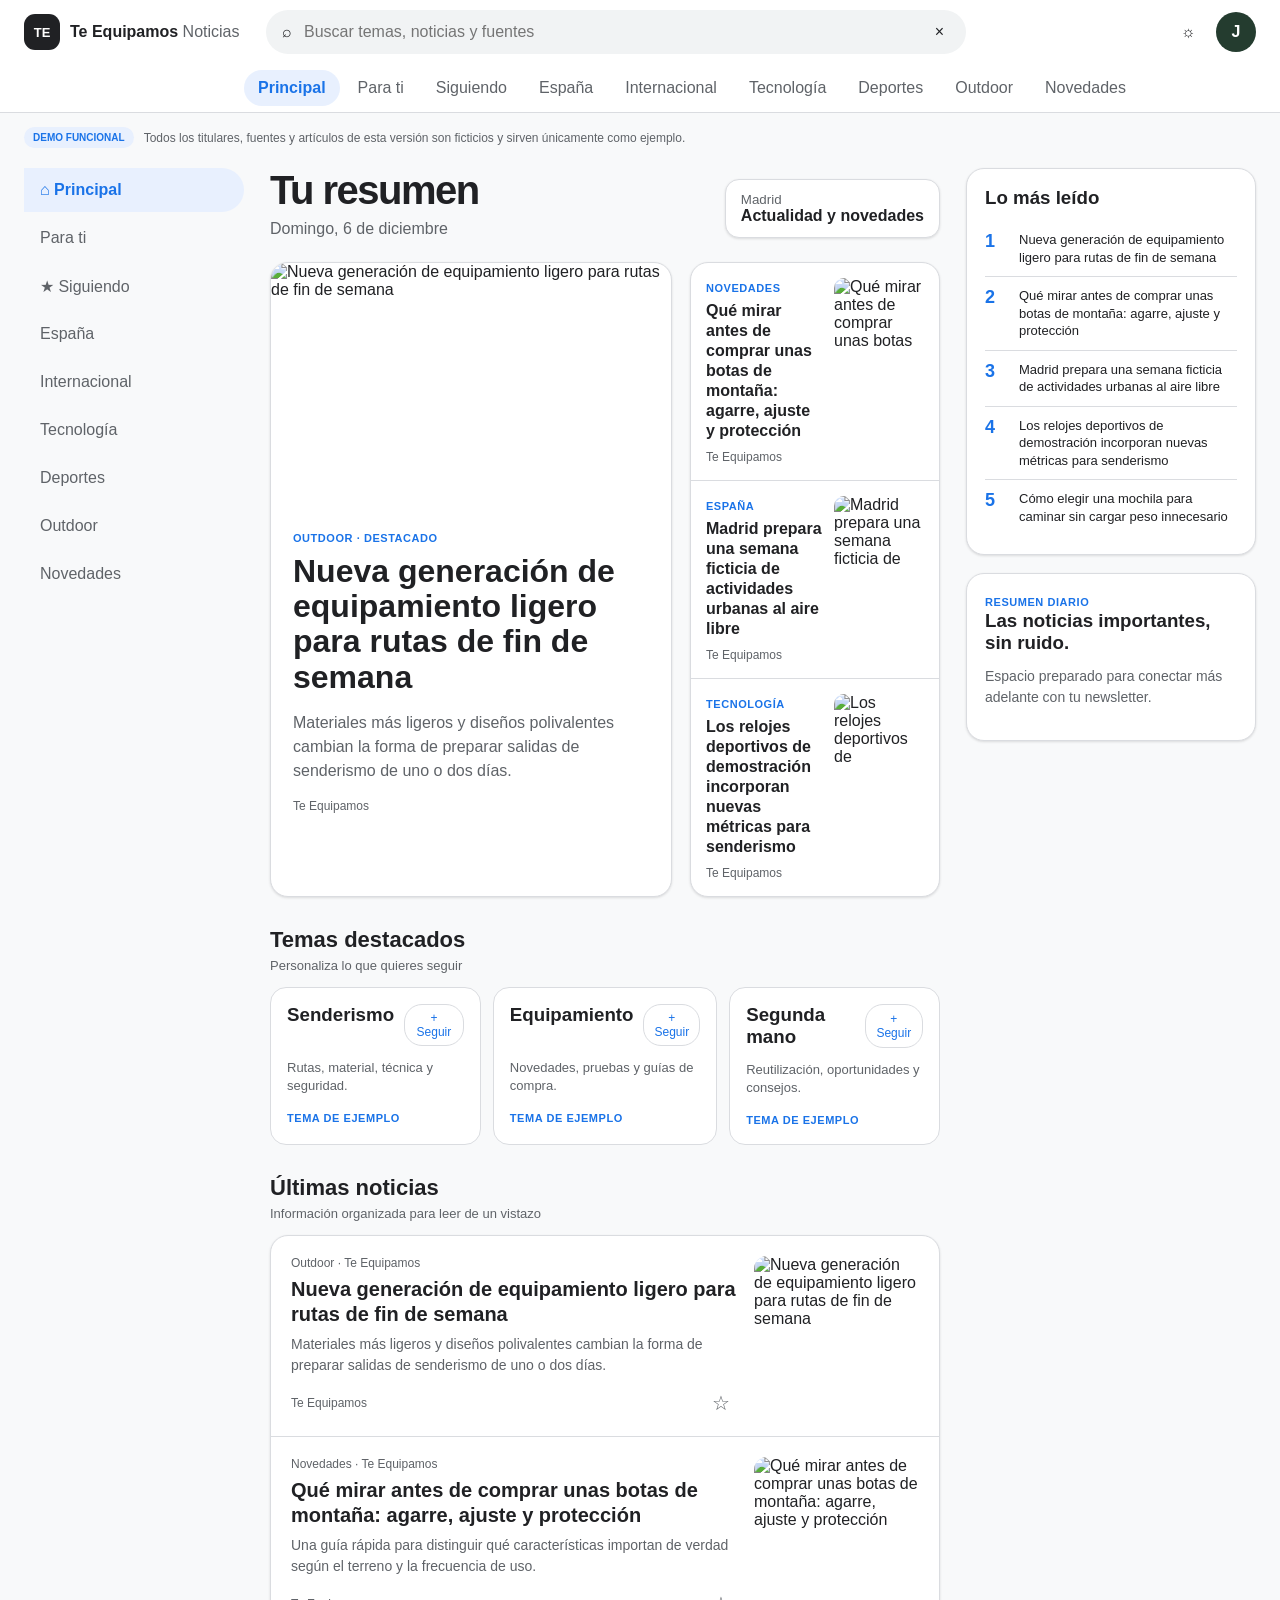
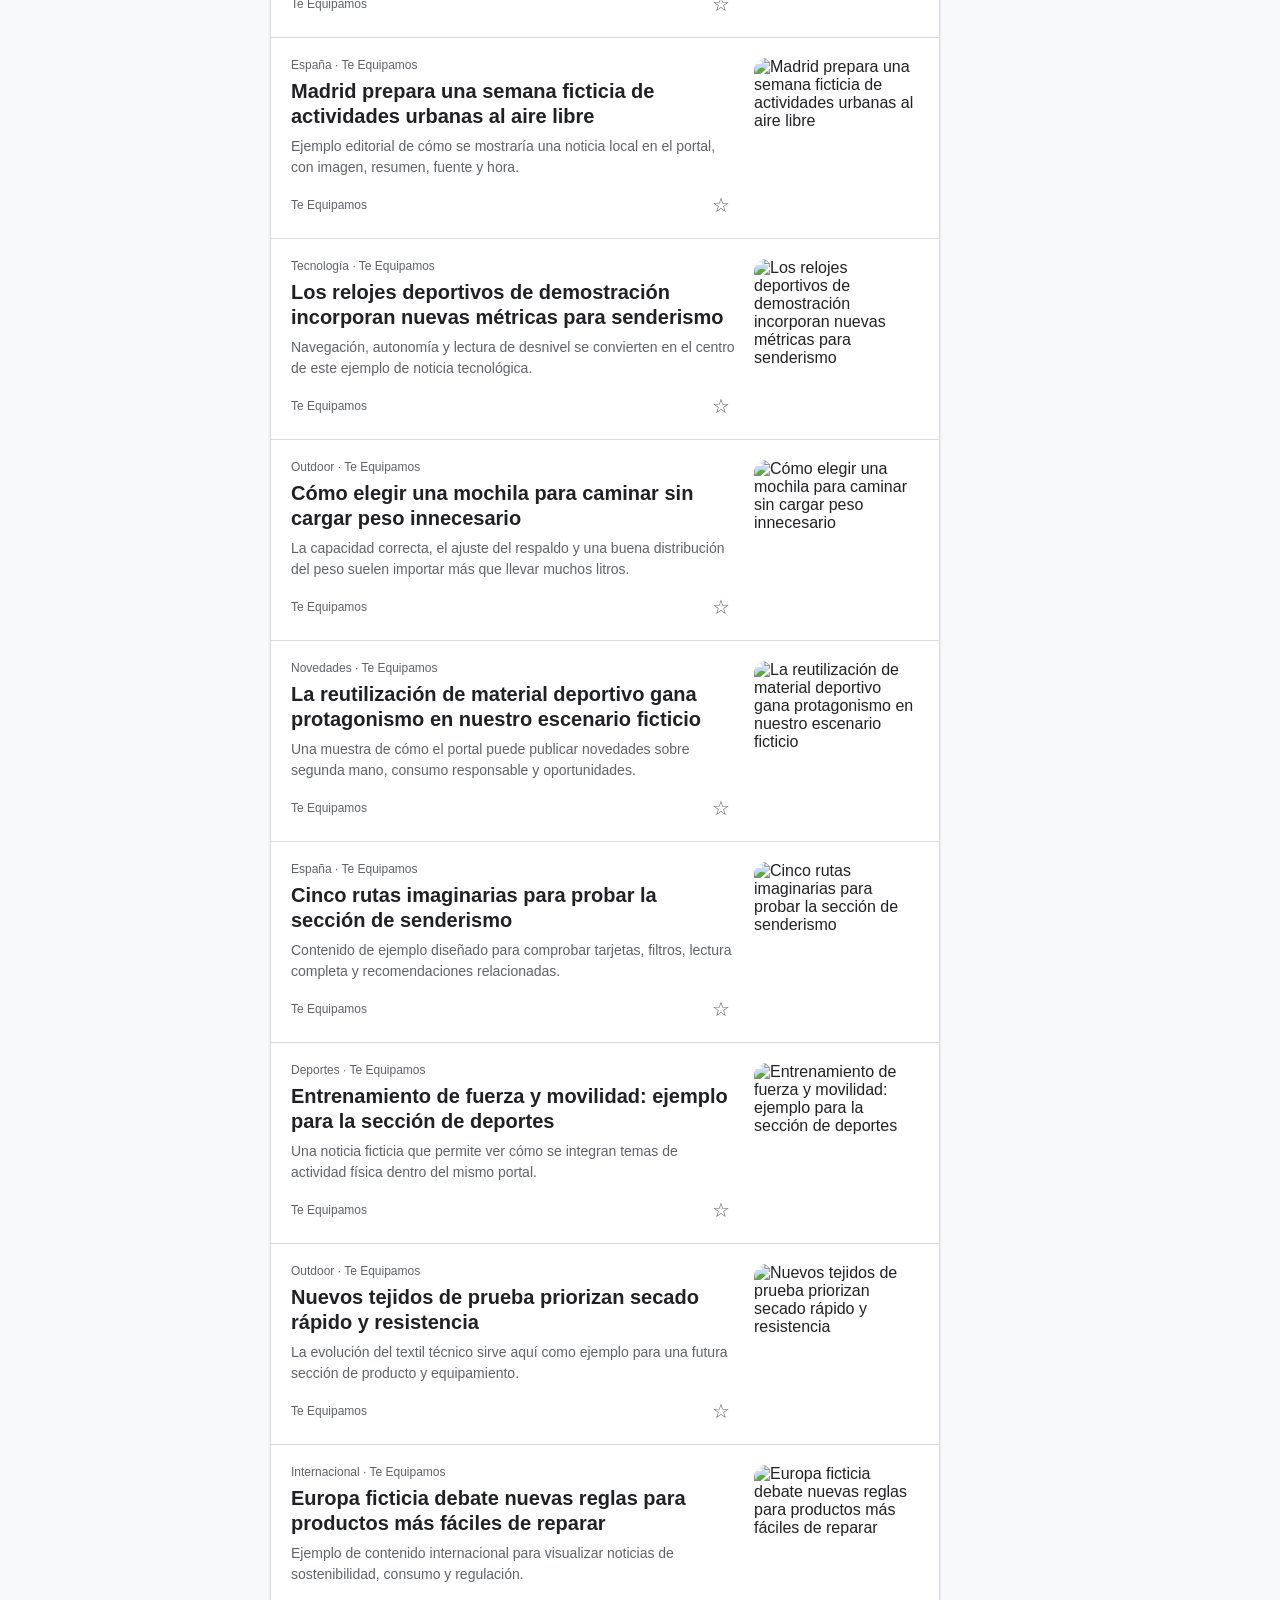
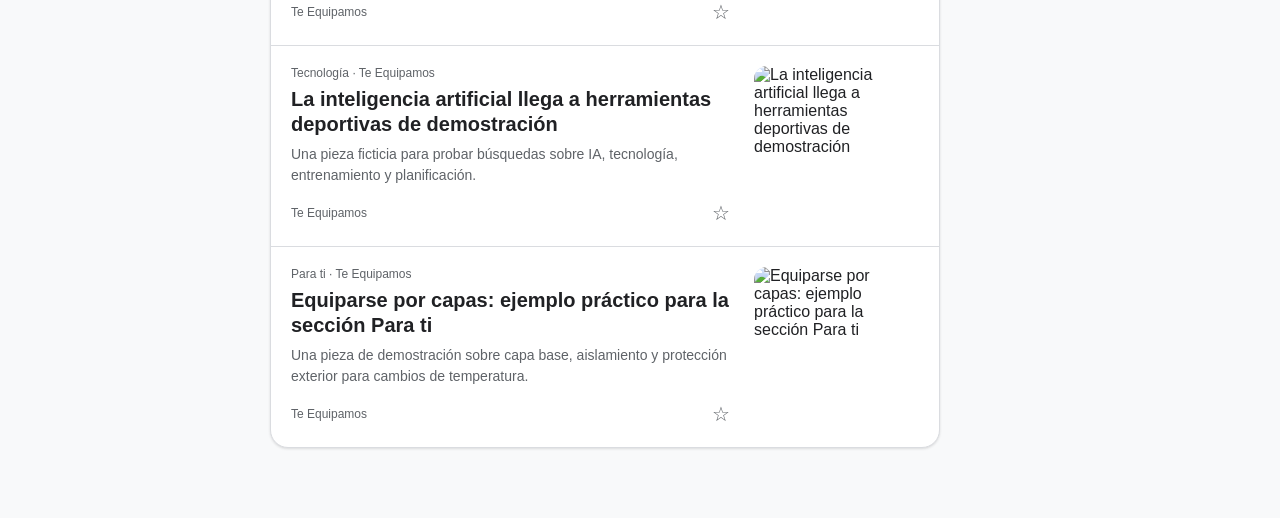
==== gh-pages/news/index.html @ 8422b378 "Corregir wrappers y exigir contenido SEO estratégico" ====
<!doctype html>
<html lang="es">
<head>
<meta charset="utf-8">
<meta name="viewport" content="width=device-width,initial-scale=1">
<meta name="theme-color" content="#ffffff">
<meta name="description" content="Te Equipamos News — demo funcional con noticias ficticias de ejemplo.">
<title>Te Equipamos News</title>
<style>
:root{--bg:#f8f9fa;--surface:#fff;--surface2:#f1f3f4;--text:#202124;--muted:#5f6368;--line:#dadce0;--accent:#1a73e8;--soft:#e8f0fe;--shadow:0 1px 2px rgba(60,64,67,.08),0 1px 3px rgba(60,64,67,.08)}html[data-theme=dark]{--bg:#101214;--surface:#181a1d;--surface2:#22252a;--text:#e8eaed;--muted:#9aa0a6;--line:#303134;--accent:#8ab4f8;--soft:#253a59;--shadow:none}*{box-sizing:border-box}body{margin:0;background:var(--bg);color:var(--text);font-family:Arial,Helvetica,sans-serif}button,input{font:inherit}button{color:inherit}a{color:inherit;text-decoration:none}img{display:block;max-width:100%}.top{position:sticky;top:0;z-index:20;background:color-mix(in srgb,var(--surface) 94%,transparent);backdrop-filter:blur(14px);border-bottom:1px solid var(--line)}.row{height:64px;display:grid;grid-template-columns:220px minmax(260px,700px) 1fr;gap:22px;align-items:center;padding:0 24px}.brand{display:flex;align-items:center;gap:10px;font-weight:700}.mark{width:36px;height:36px;border-radius:11px;display:grid;place-items:center;background:var(--text);color:var(--surface);font-size:13px;font-weight:900}.brand small{color:var(--muted);font-size:16px;font-weight:400}.search{height:44px;display:flex;align-items:center;gap:10px;background:var(--surface2);border-radius:24px;padding:0 16px}.search input{border:0;outline:0;background:transparent;color:var(--text);flex:1;min-width:0}.search button,.icon{border:0;background:transparent;cursor:pointer}.actions{justify-self:end;display:flex;gap:8px}.icon{width:40px;height:40px;border-radius:50%}.icon:hover{background:var(--surface2)}.avatar{background:#243c2f;color:#fff;font-weight:800}.cats{height:48px;display:flex;align-items:center;gap:4px;overflow:auto;padding:0 24px 0 244px;scrollbar-width:none}.chip{border:0;background:transparent;border-radius:20px;padding:9px 14px;color:var(--muted);cursor:pointer;white-space:nowrap}.chip:hover{background:var(--surface2)}.chip.active{background:var(--soft);color:var(--accent);font-weight:700}.demo{max-width:1480px;margin:14px auto -8px;padding:0 24px;display:flex;gap:10px;align-items:center;color:var(--muted);font-size:12px}.demo b{background:var(--soft);color:var(--accent);border-radius:999px;padding:5px 9px;font-size:10px}.shell{max-width:1480px;margin:auto;display:grid;grid-template-columns:220px minmax(0,1fr) 290px;gap:26px;padding:28px 24px 70px}.side{position:sticky;top:136px;height:max-content}.nav{display:grid;gap:4px}.nav button{border:0;background:transparent;border-radius:0 24px 24px 0;min-height:44px;text-align:left;padding:0 16px;color:var(--muted);cursor:pointer}.nav button:hover{background:var(--surface2)}.nav button.active{background:var(--soft);color:var(--accent);font-weight:700}.main{min-width:0}.welcome{display:flex;justify-content:space-between;align-items:end;gap:16px;margin-bottom:24px}.welcome h1{margin:0;font-size:40px;letter-spacing:-1.5px}.welcome p{margin:7px 0 0;color:var(--muted)}.place{padding:12px 15px;background:var(--surface);border:1px solid var(--line);border-radius:14px;box-shadow:var(--shadow)}.place small{display:block;color:var(--muted)}.hero{display:grid;grid-template-columns:minmax(0,1.6fr) minmax(250px,.8fr);gap:18px}.panel{background:var(--surface);border:1px solid var(--line);border-radius:18px;box-shadow:var(--shadow);overflow:hidden}.heroMain img{width:100%;height:245px;object-fit:cover;cursor:pointer}.heroCopy{padding:20px 22px}.kicker{color:var(--accent);font-size:11px;text-transform:uppercase;font-weight:800;letter-spacing:.05em}.heroCopy h2{font-size:32px;line-height:1.1;margin:8px 0}.heroCopy p,.summary{color:var(--muted);line-height:1.5}.meta{font-size:12px;color:var(--muted)}.heroItem{display:grid;grid-template-columns:1fr 90px;gap:12px;padding:15px;border-bottom:1px solid var(--line);cursor:pointer}.heroItem:last-child{border-bottom:0}.heroItem img{width:90px;height:74px;object-fit:cover;border-radius:10px}.heroItem h3{margin:5px 0 6px;font-size:16px;line-height:1.25}.section{margin-top:30px}.head{display:flex;justify-content:space-between;align-items:end;gap:12px;margin-bottom:14px}.head h2{margin:0;font-size:22px}.head p{margin:5px 0 0;color:var(--muted);font-size:13px}.topics{display:grid;grid-template-columns:repeat(3,1fr);gap:12px}.topic{background:var(--surface);border:1px solid var(--line);border-radius:16px;padding:16px}.topicTop{display:flex;justify-content:space-between;gap:10px}.topic h3{margin:0}.topic p{color:var(--muted);font-size:13px;line-height:1.4}.follow{border:1px solid var(--line);background:transparent;color:var(--accent);border-radius:18px;padding:6px 10px;font-size:12px;cursor:pointer}.follow.on{background:var(--soft);border-color:transparent}.feed{background:var(--surface);border:1px solid var(--line);border-radius:18px;overflow:hidden;box-shadow:var(--shadow)}.card{display:grid;grid-template-columns:minmax(0,1fr) 165px;gap:18px;padding:20px;border-bottom:1px solid var(--line)}.card:last-child{border-bottom:0}.title{display:block;margin:7px 0;font-size:20px;line-height:1.25;font-weight:700;cursor:pointer}.title:hover{text-decoration:underline}.summary{margin:0 0 14px;font-size:14px}.cardMeta{display:flex;align-items:center;gap:7px;color:var(--muted);font-size:12px}.save{margin-left:auto;border:0;background:transparent;color:var(--muted);font-size:20px;cursor:pointer}.save.on{color:var(--accent)}.thumb{width:165px;height:115px;object-fit:cover;border-radius:13px;cursor:pointer}.rail{display:grid;align-content:start;gap:18px}.railCard{background:var(--surface);border:1px solid var(--line);border-radius:18px;padding:18px;box-shadow:var(--shadow)}.railCard h3{margin:0 0 12px}.trend{margin:0;padding:0;list-style:none;counter-reset:n}.trend li{counter-increment:n;display:grid;grid-template-columns:26px 1fr;gap:8px;padding:10px 0;border-bottom:1px solid var(--line);cursor:pointer}.trend li:before{content:counter(n);font-weight:900;color:var(--accent);font-size:18px}.trend li:last-child{border-bottom:0}.trend span{font-size:13px;line-height:1.35}.hidden{display:none!important}.empty{text-align:center;padding:45px 20px;color:var(--muted)}.saved{display:grid;gap:10px}.savedItem{display:grid;grid-template-columns:1fr 90px;gap:12px;background:var(--surface);border:1px solid var(--line);border-radius:14px;padding:14px;cursor:pointer}.savedItem img{width:90px;height:70px;object-fit:cover;border-radius:9px}.savedItem h4{margin:0 0 6px}.savedItem p{margin:0;color:var(--muted);font-size:12px}.followed{display:flex;gap:8px;flex-wrap:wrap;margin-bottom:12px}.followed span{background:var(--soft);color:var(--accent);padding:8px 12px;border-radius:20px;font-size:13px;font-weight:700}.articleWrap{max-width:1100px;margin:auto;padding:34px 20px 80px}.back{display:inline-block;margin-bottom:22px;color:var(--accent);font-weight:700}.articleGrid{display:grid;grid-template-columns:minmax(0,1fr) 280px;gap:36px}.article,.related{background:var(--surface);border:1px solid var(--line);border-radius:22px;box-shadow:var(--shadow)}.article{overflow:hidden}.articleHero{width:100%;max-height:430px;object-fit:cover}.articleBody{padding:36px}.articleBody h1{font-size:46px;line-height:1.05;letter-spacing:-1.5px;margin:8px 0 14px}.deck{font-size:18px;color:var(--muted);line-height:1.6}.byline{display:flex;gap:8px;flex-wrap:wrap;color:var(--muted);font-size:13px;padding-bottom:20px;border-bottom:1px solid var(--line)}.copy{font-family:Georgia,serif;font-size:19px;line-height:1.78}.copy h2{font-family:Arial,sans-serif;font-size:26px}.note{margin-top:24px;padding:15px 17px;background:var(--soft);border-radius:14px;color:var(--muted);font-size:13px;line-height:1.5}.related{position:sticky;top:136px;height:max-content;padding:18px}.related h3{margin:0 0 8px}.rel{padding:12px 0;border-bottom:1px solid var(--line);cursor:pointer}.rel:last-child{border-bottom:0}.rel b{font-size:14px;line-height:1.35}.rel small{display:block;color:var(--muted);margin-top:5px}.toast{position:fixed;left:50%;bottom:26px;transform:translate(-50%,15px);background:var(--text);color:var(--surface);padding:11px 16px;border-radius:12px;font-size:13px;opacity:0;transition:.2s;pointer-events:none;z-index:99}.toast.show{opacity:1;transform:translate(-50%,0)}.menuBtn,.backdrop{display:none}@media(max-width:1100px){.rail{display:none}.shell{grid-template-columns:200px minmax(0,1fr)}.row{grid-template-columns:200px minmax(240px,650px) 1fr}.cats{padding-left:224px}.hero{grid-template-columns:1fr}}@media(max-width:760px){.row{height:auto;grid-template-columns:40px 1fr auto;gap:8px;padding:7px 12px}.menuBtn{display:block}.brand small{display:none}.search{grid-column:1/-1;grid-row:2;margin-bottom:3px}.cats{padding:0 12px;height:46px}.demo{padding:0 12px;align-items:flex-start}.shell{display:block;padding:20px 12px 48px}.side{position:fixed;inset:0 auto 0 0;width:min(82vw,300px);height:100vh;background:var(--surface);z-index:50;padding:18px 12px;transform:translateX(-105%);transition:.2s}.side.open{transform:translateX(0)}.backdrop{display:block;position:fixed;inset:0;background:rgba(0,0,0,.35);z-index:40;opacity:0;pointer-events:none}.backdrop.show{opacity:1;pointer-events:auto}.welcome h1{font-size:30px}.place{display:none}.heroMain img{height:190px}.heroCopy{padding:16px}.heroCopy h2{font-size:24px}.topics{grid-template-columns:1fr}.card{grid-template-columns:minmax(0,1fr) 92px;gap:12px;padding:15px}.title{font-size:17px}.summary{display:none}.thumb{width:92px;height:75px;border-radius:10px}.articleWrap{padding:20px 12px 60px}.articleGrid{grid-template-columns:1fr;gap:18px}.related{position:static}.articleBody{padding:20px}.articleBody h1{font-size:32px}.deck{font-size:16px}.copy{font-size:18px}}
</style>
</head>
<body>
<header class="top"><div class="row"><button class="icon menuBtn" id="menuBtn">☰</button><a href="./" class="brand"><span class="mark">TE</span><span>Te Equipamos <small>Noticias</small></span></a><form class="search" id="searchForm"><span>⌕</span><input id="searchInput" placeholder="Buscar temas, noticias y fuentes"><button type="button" id="clearBtn">×</button></form><div class="actions"><button class="icon" id="themeBtn">☼</button><button class="icon avatar">J</button></div></div><nav class="cats" id="cats"></nav></header>
<div class="demo"><b>DEMO FUNCIONAL</b><span>Todos los titulares, fuentes y artículos de esta versión son ficticios y sirven únicamente como ejemplo.</span></div>
<div id="portal"><div class="shell"><aside class="side" id="side"><nav class="nav" id="nav"></nav></aside><div class="backdrop" id="backdrop"></div><main class="main"><section class="welcome"><div><h1>Tu resumen</h1><p id="today"></p></div><div class="place"><small>Madrid</small><strong>Actualidad y novedades</strong></div></section><section class="hero" id="hero"></section><section class="section" id="topicsSection"><div class="head"><div><h2>Temas destacados</h2><p>Personaliza lo que quieres seguir</p></div></div><div class="topics" id="topics"></div></section><section class="section" id="feedSection"><div class="head"><div><h2 id="feedTitle">Últimas noticias</h2><p id="feedSub">Información organizada para leer de un vistazo</p></div></div><div class="feed" id="feed"></div><div class="empty hidden" id="empty"><h3>No encontramos noticias</h3><p>Prueba otra búsqueda o categoría.</p></div></section><section class="section hidden" id="following"><div class="head"><div><h2>Siguiendo</h2><p>Tus temas y noticias guardadas</p></div></div><div class="followed" id="followed"></div><div class="saved" id="saved"></div></section></main><aside class="rail"><section class="railCard"><h3>Lo más leído</h3><ol class="trend" id="trend"></ol></section><section class="railCard"><span class="kicker">Resumen diario</span><h3>Las noticias importantes, sin ruido.</h3><p class="summary">Espacio preparado para conectar más adelante con tu newsletter.</p></section></aside></div></div>
<div id="articleView" class="hidden"><main class="articleWrap"><a class="back" href="./">← Volver a noticias</a><div class="articleGrid"><article class="article" id="article"></article><aside class="related"><h3>También te puede interesar</h3><div id="related"></div></aside></div></main></div><div class="toast" id="toast"></div>
<script>
const NEWS=[
{id:1,title:'Nueva generación de equipamiento ligero para rutas de fin de semana',summary:'Materiales más ligeros y diseños polivalentes cambian la forma de preparar salidas de senderismo de uno o dos días.',category:'Outdoor',source:'Te Equipamos Demo',time:'Hace 18 min',image:'https://images.unsplash.com/photo-1551632811-561732d1e306?auto=format&fit=crop&w=1200&q=82',featured:true,score:98},
{id:2,title:'Qué mirar antes de comprar unas botas de montaña: agarre, ajuste y protección',summary:'Una guía rápida para distinguir qué características importan de verdad según el terreno y la frecuencia de uso.',category:'Novedades',source:'Guía Te Equipamos',time:'Hace 42 min',image:'https://images.unsplash.com/photo-1464822759023-fed622ff2c3b?auto=format&fit=crop&w=1000&q=82',featured:true,score:94},
{id:3,title:'Madrid prepara una semana ficticia de actividades urbanas al aire libre',summary:'Ejemplo editorial de cómo se mostraría una noticia local en el portal, con imagen, resumen, fuente y hora.',category:'España',source:'Madrid Demo',time:'Hace 1 h',image:'https://images.unsplash.com/photo-1539037116277-4db20889f2d4?auto=format&fit=crop&w=1000&q=82',featured:true,score:91},
{id:4,title:'Los relojes deportivos de demostración incorporan nuevas métricas para senderismo',summary:'Navegación, autonomía y lectura de desnivel se convierten en el centro de este ejemplo de noticia tecnológica.',category:'Tecnología',source:'Tecno Outdoor Demo',time:'Hace 2 h',image:'https://images.unsplash.com/photo-1575311373937-040b8e1fd5b6?auto=format&fit=crop&w=1000&q=82',featured:true,score:90},
{id:5,title:'Cómo elegir una mochila para caminar sin cargar peso innecesario',summary:'La capacidad correcta, el ajuste del respaldo y una buena distribución del peso suelen importar más que llevar muchos litros.',category:'Outdoor',source:'Te Equipamos Demo',time:'Hace 2 h',image:'https://images.unsplash.com/photo-1553062407-98eeb64c6a62?auto=format&fit=crop&w=1000&q=82',score:88},
{id:6,title:'La reutilización de material deportivo gana protagonismo en nuestro escenario ficticio',summary:'Una muestra de cómo el portal puede publicar novedades sobre segunda mano, consumo responsable y oportunidades.',category:'Novedades',source:'Economía Circular Demo',time:'Hace 3 h',image:'https://images.unsplash.com/photo-1551698618-1dfe5d97d256?auto=format&fit=crop&w=1000&q=82',score:86},
{id:7,title:'Cinco rutas imaginarias para probar la sección de senderismo',summary:'Contenido de ejemplo diseñado para comprobar tarjetas, filtros, lectura completa y recomendaciones relacionadas.',category:'España',source:'Rutas Demo',time:'Hace 4 h',image:'https://images.unsplash.com/photo-1501555088652-021faa106b9b?auto=format&fit=crop&w=1000&q=82',score:85},
{id:8,title:'Entrenamiento de fuerza y movilidad: ejemplo para la sección de deportes',summary:'Una noticia ficticia que permite ver cómo se integran temas de actividad física dentro del mismo portal.',category:'Deportes',source:'Deporte Demo',time:'Hace 5 h',image:'https://images.unsplash.com/photo-1538805060514-97d9cc17730c?auto=format&fit=crop&w=1000&q=82',score:83},
{id:9,title:'Nuevos tejidos de prueba priorizan secado rápido y resistencia',summary:'La evolución del textil técnico sirve aquí como ejemplo para una futura sección de producto y equipamiento.',category:'Outdoor',source:'Textil Demo',time:'Hace 6 h',image:'https://images.unsplash.com/photo-1517836357463-d25dfeac3438?auto=format&fit=crop&w=1000&q=82',score:82},
{id:10,title:'Europa ficticia debate nuevas reglas para productos más fáciles de reparar',summary:'Ejemplo de contenido internacional para visualizar noticias de sostenibilidad, consumo y regulación.',category:'Internacional',source:'Europa Demo',time:'Hace 7 h',image:'https://images.unsplash.com/photo-1497366754035-f200968a6e72?auto=format&fit=crop&w=1000&q=82',score:80},
{id:11,title:'La inteligencia artificial llega a herramientas deportivas de demostración',summary:'Una pieza ficticia para probar búsquedas sobre IA, tecnología, entrenamiento y planificación.',category:'Tecnología',source:'Tecnología Demo',time:'Hace 8 h',image:'https://images.unsplash.com/photo-1485827404703-89b55fcc595e?auto=format&fit=crop&w=1000&q=82',score:78},
{id:12,title:'Equiparse por capas: ejemplo práctico para la sección Para ti',summary:'Una pieza de demostración sobre capa base, aislamiento y protección exterior para cambios de temperatura.',category:'Para ti',source:'Consejos Te Equipamos',time:'Hace 9 h',image:'https://images.unsplash.com/photo-1486911278844-a81c5267e227?auto=format&fit=crop&w=1000&q=82',score:76}
];
const TOPICS=[['Senderismo','Rutas, material, técnica y seguridad.'],['Equipamiento','Novedades, pruebas y guías de compra.'],['Segunda mano','Reutilización, oportunidades y consejos.']];
const CATS=['Todas','Para ti','Siguiendo','España','Internacional','Tecnología','Deportes','Outdoor','Novedades'];
const $=s=>document.querySelector(s),$$=s=>[...document.querySelectorAll(s)];
const state={cat:'Todas',q:'',saved:new Set(JSON.parse(localStorage.getItem('teNewsSaved')||'[]')),follow:new Set(JSON.parse(localStorage.getItem('teNewsFollow')||'[]'))};
const esc=s=>String(s??'').replace(/[&<>"']/g,c=>({'&':'&amp;','<':'&lt;','>':'&gt;','"':'&quot;',"'":'&#039;'}[c]));
function toast(t){const e=$('#toast');e.textContent=t;e.classList.add('show');clearTimeout(toast.t);toast.t=setTimeout(()=>e.classList.remove('show'),1600)}
function persist(){localStorage.setItem('teNewsSaved',JSON.stringify([...state.saved]));localStorage.setItem('teNewsFollow',JSON.stringify([...state.follow]))}
function cardTitle(n){return String(n&&n.card_title||n&&n.title||'Te Equipamos')}
function cardMeta(n){const labels={mochila:'Mochilas',bolso:'Bolsos',sandalias:'Sandalias',zapatillas:'Calzado',camiseta:'Ropa técnica',chaqueta:'Ropa técnica',sombrero:'Accesorios',pantalon:'Ropa técnica',short:'Ropa técnica','editorial-running':'Running'};const activityNames={senderismo:'Senderismo',trekking:'Trekking',running:'Running','trail-running':'Trail running',ciclismo:'Ciclismo',natacion:'Natación',travel:'Viajes',urbano:'Urbano',fitness:'Fitness'};const values=[labels[String(n&&n.product_type||'').toLowerCase()],activityNames[String(n&&n.activities&&n.activities[0]||'').toLowerCase()]].filter(Boolean);return [...new Set(values)].join(' · ')||'Te Equipamos'}
function renderNav(){$('#cats').innerHTML=CATS.map(c=>`<button class="chip ${state.cat===c?'active':''}" data-cat="${c}">${c==='Todas'?'Principal':c}</button>`).join('');$('#nav').innerHTML=CATS.map(c=>`<button class="${state.cat===c?'active':''}" data-cat="${c}">${c==='Todas'?'⌂ Principal':c==='Siguiendo'?'★ Siguiendo':c}</button>`).join('')}
function renderHero(){const f=NEWS.filter(n=>n.featured).slice(0,4),m=f[0];$('#hero').innerHTML=`<article class="panel heroMain"><img src="${m.image}" data-article="${m.id}" alt="${esc(m.title)}"><div class="heroCopy"><span class="kicker">${m.category} · Destacado</span><h2><a href="?id=${m.id}" data-article="${m.id}">${esc(cardTitle(m))}</a></h2><p>${esc(m.summary)}</p><div class="meta">${esc(cardMeta(m))}</div></div></article><div class="panel">${f.slice(1).map(n=>`<article class="heroItem" data-article="${n.id}"><div><span class="kicker">${n.category}</span><h3>${esc(cardTitle(n))}</h3><span class="meta">${esc(cardMeta(n))}</span></div><img src="${n.image}" alt="${esc(n.title)}"></article>`).join('')}</div>`}
function renderTopics(){$('#topics').innerHTML=TOPICS.map(t=>`<article class="topic"><div class="topicTop"><h3>${t[0]}</h3><button class="follow ${state.follow.has(t[0])?'on':''}" data-follow="${t[0]}">${state.follow.has(t[0])?'Siguiendo':'+ Seguir'}</button></div><p>${t[1]}</p><span class="kicker">Tema de ejemplo</span></article>`).join('')}
function filtered(){return NEWS.filter(n=>(state.cat==='Todas'||state.cat==='Para ti'||n.category===state.cat)&&(!state.q||(`${n.title} ${n.summary} ${n.category} ${n.source}`).toLowerCase().includes(state.q.toLowerCase())))}
function renderFeed(){const list=filtered();$('#feed').innerHTML=list.map(n=>`<article class="card"><div><div class="meta">${esc(n.category)} · ${esc(cardMeta(n))}</div><a class="title" href="?id=${n.id}" data-article="${n.id}">${esc(cardTitle(n))}</a><p class="summary">${esc(n.summary)}</p><div class="cardMeta"><span>Te Equipamos</span><button class="save ${state.saved.has(n.id)?'on':''}" data-save="${n.id}">${state.saved.has(n.id)?'★':'☆'}</button></div></div><img class="thumb" src="${n.image}" data-article="${n.id}" alt="${esc(n.title)}"></article>`).join('');$('#empty').classList.toggle('hidden',list.length>0);$('#feed').classList.toggle('hidden',list.length===0);$('#feedTitle').textContent=state.q?`Resultados para “${state.q}”`:(state.cat==='Todas'?'Últimas noticias':state.cat);$('#feedSub').textContent=state.q?`${list.length} resultados`:(state.cat==='Todas'?'Información organizada para leer de un vistazo':`Últimas noticias de ${state.cat.toLowerCase()}`)}
function renderTrend(){$('#trend').innerHTML=[...NEWS].sort((a,b)=>b.score-a.score).slice(0,5).map(n=>`<li data-article="${n.id}"><span>${esc(cardTitle(n))}</span></li>`).join('')}
function renderFollowing(){$('#followed').innerHTML=state.follow.size?[...state.follow].map(t=>`<span>${t}</span>`).join(''):'<p class="meta">Aún no sigues ningún tema.</p>';const s=NEWS.filter(n=>state.saved.has(n.id));$('#saved').innerHTML=s.length?s.map(n=>`<article class="savedItem" data-article="${n.id}"><div><span class="kicker">${n.category}</span><h4>${esc(cardTitle(n))}</h4><p>${esc(cardMeta(n))}</p></div><img src="${n.image}" alt="${esc(n.title)}"></article>`).join(''):'<p class="meta">No has guardado noticias todavía. Usa la estrella de cualquier noticia.</p>'}
function closeMenu(){$('#side').classList.remove('open');$('#backdrop').classList.remove('show')}
function setCat(c){state.cat=c;state.q='';$('#searchInput').value='';renderNav();if(c==='Siguiendo'){$('#following').classList.remove('hidden');$('#feedSection').classList.add('hidden');$('#hero').classList.add('hidden');$('#topicsSection').classList.add('hidden');renderFollowing()}else{$('#following').classList.add('hidden');$('#feedSection').classList.remove('hidden');$('#topicsSection').classList.remove('hidden');$('#hero').classList.toggle('hidden',c!=='Todas');renderFeed()}closeMenu();scrollTo({top:0,behavior:'smooth'})}
function openArticle(id){history.pushState({id},'',`?id=${id}`);renderArticle(id);scrollTo(0,0)}
function renderPortal(){document.title='Te Equipamos News';$('#portal').classList.remove('hidden');$('#articleView').classList.add('hidden');renderNav();renderHero();renderTopics();renderFeed();renderTrend();$('#today').textContent=new Intl.DateTimeFormat('es-ES',{weekday:'long',day:'numeric',month:'long'}).format(new Date()).replace(/^./,m=>m.toUpperCase())}
function renderArticle(id){const n=NEWS.find(x=>x.id===Number(id));if(!n){history.replaceState({},'','./');renderPortal();return}$('#portal').classList.add('hidden');$('#articleView').classList.remove('hidden');document.title=`${n.title} — Te Equipamos News`;const p=['Este artículo forma parte de una demostración editorial. Su finalidad es enseñar cómo se verá una noticia completa dentro de Te Equipamos News.',n.summary,'En la versión real, este espacio podrá contener noticias propias, novedades de productos, análisis, guías, contenido outdoor, deporte, tecnología y cualquier otra sección que quieras publicar.','Cada noticia dispone de una dirección propia, por lo que después podrás compartirla por WhatsApp, Facebook, correo o enlazarla desde otras páginas.','El siguiente paso natural será conectar este diseño con un sistema de publicación para que puedas crear noticias sin editar el código.'];$('#article').innerHTML=`<img class="articleHero" src="${n.image}" alt="${esc(n.title)}"><div class="articleBody"><span class="kicker">${n.category} · Ejemplo ficticio</span><h1>${esc(n.title)}</h1><p class="deck">${esc(n.summary)}</p><div class="byline"><strong>${n.source}</strong><span>•</span><span>${n.time}</span><span>•</span><span>4 min de lectura</span></div><div class="copy">${p.map((x,i)=>`${i===2?'<h2>Cómo funcionará en la versión real</h2>':''}<p>${esc(x)}</p>`).join('')}</div><div class="note"><strong>Nota:</strong> titular, fuente y texto de esta página son ficticios y se muestran únicamente para probar el portal.</div></div>`;$('#related').innerHTML=NEWS.filter(x=>x.id!==n.id).slice(0,4).map(x=>`<div class="rel" data-article="${x.id}"><b>${esc(x.title)}</b><small>${x.category} · ${x.time}</small></div>`).join('')}
document.addEventListener('click',e=>{const a=e.target.closest('[data-article]');if(a){e.preventDefault();openArticle(a.dataset.article);return}const c=e.target.closest('[data-cat]');if(c){setCat(c.dataset.cat);return}const s=e.target.closest('[data-save]');if(s){const id=Number(s.dataset.save);state.saved.has(id)?state.saved.delete(id):state.saved.add(id);persist();renderFeed();toast(state.saved.has(id)?'Noticia guardada':'Noticia eliminada');return}const f=e.target.closest('[data-follow]');if(f){const t=f.dataset.follow;state.follow.has(t)?state.follow.delete(t):state.follow.add(t);persist();renderTopics();toast(state.follow.has(t)?`Ahora sigues ${t}`:`Dejaste de seguir ${t}`)}});
$('#searchForm').addEventListener('submit',e=>e.preventDefault());$('#searchInput').addEventListener('input',e=>{state.q=e.target.value.trim();state.cat='Todas';renderNav();$('#hero').classList.toggle('hidden',!!state.q);$('#following').classList.add('hidden');$('#feedSection').classList.remove('hidden');$('#topicsSection').classList.remove('hidden');renderFeed()});$('#clearBtn').addEventListener('click',()=>{$('#searchInput').value='';state.q='';$('#hero').classList.remove('hidden');renderFeed()});$('#themeBtn').addEventListener('click',()=>{const d=document.documentElement.dataset.theme==='dark';document.documentElement.dataset.theme=d?'light':'dark';localStorage.setItem('teNewsTheme',d?'light':'dark')});$('#menuBtn').addEventListener('click',()=>{$('#side').classList.add('open');$('#backdrop').classList.add('show')});$('#backdrop').addEventListener('click',closeMenu);window.addEventListener('popstate',()=>{const id=new URLSearchParams(location.search).get('id');id?renderArticle(id):renderPortal()});const th=localStorage.getItem('teNewsTheme'),pref=matchMedia('(prefers-color-scheme:dark)').matches;if(th==='dark'||(!th&&pref))document.documentElement.dataset.theme='dark';const id=new URLSearchParams(location.search).get('id');id?renderArticle(id):renderPortal();
</script>
<script defer src="https://jorgesport.github.io/te-equipamos/universal-footer.js" data-te-universal-footer-loader></script></body>
</html>
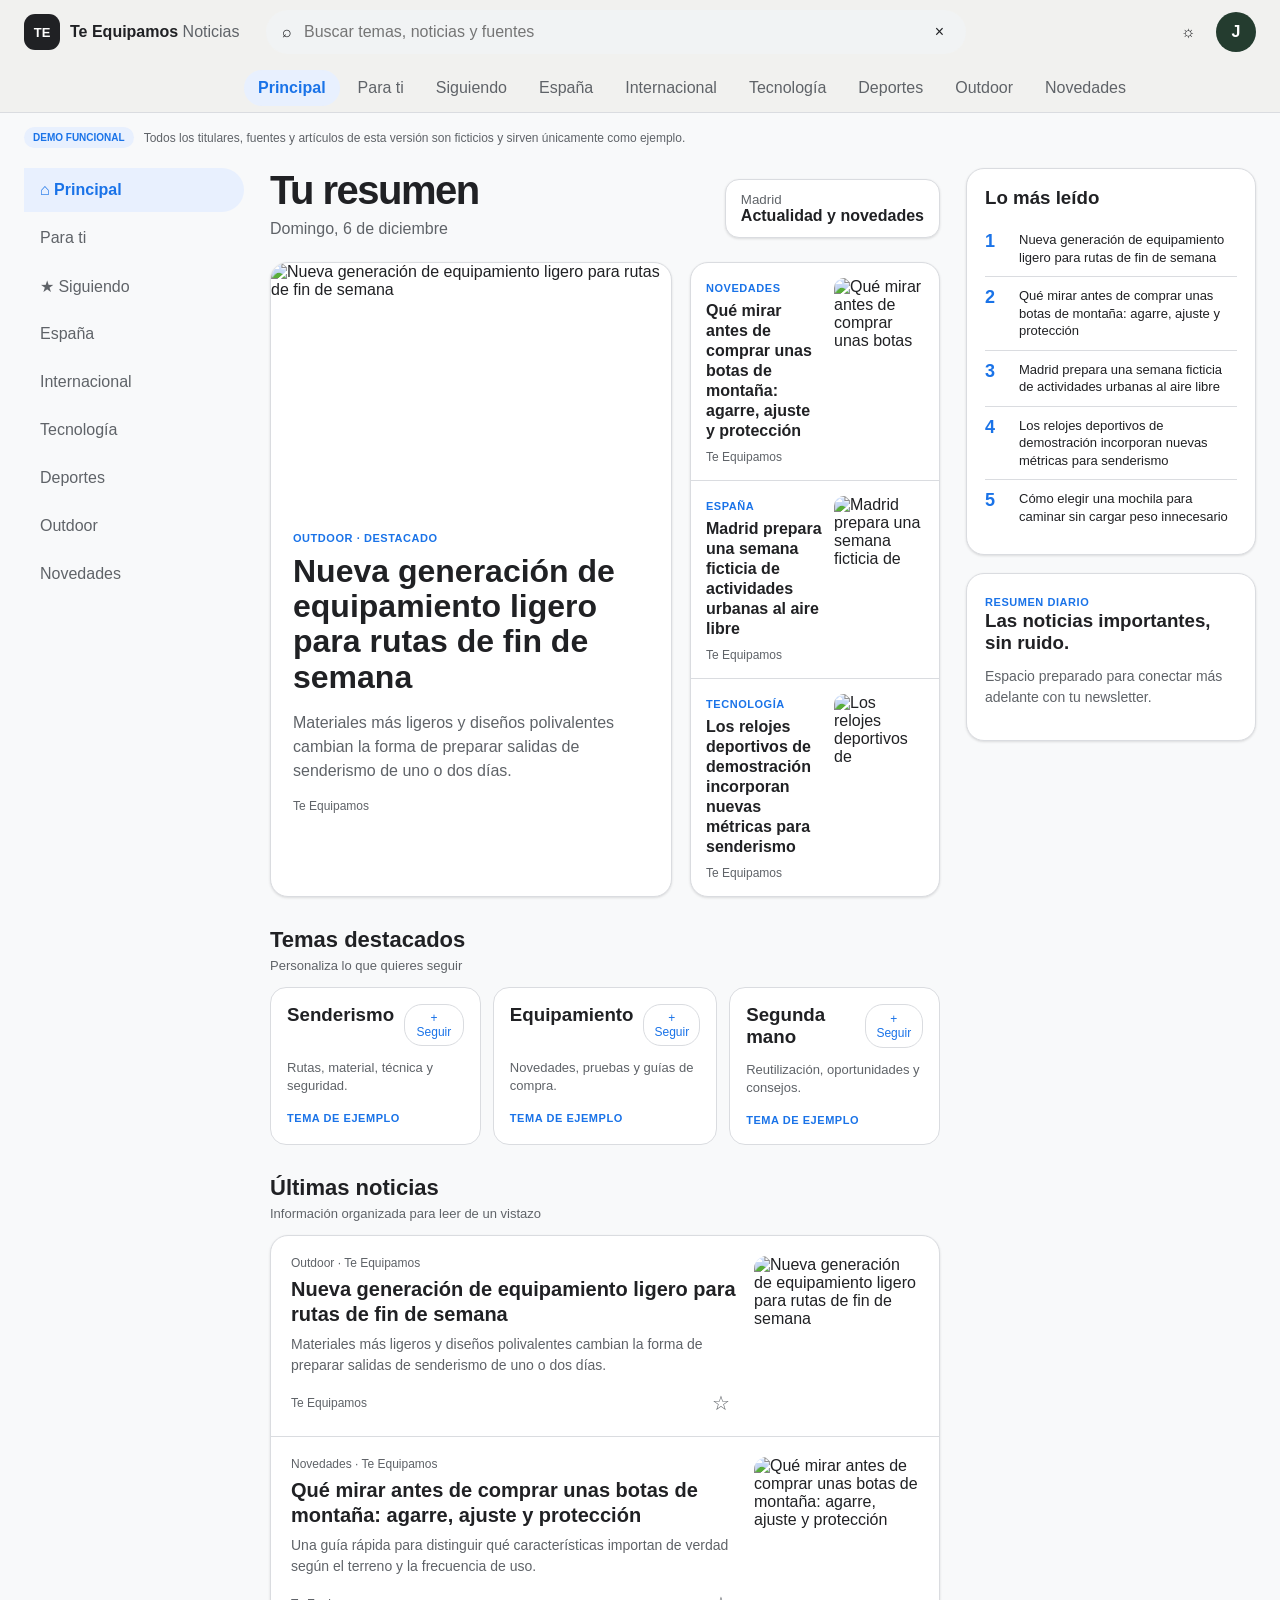
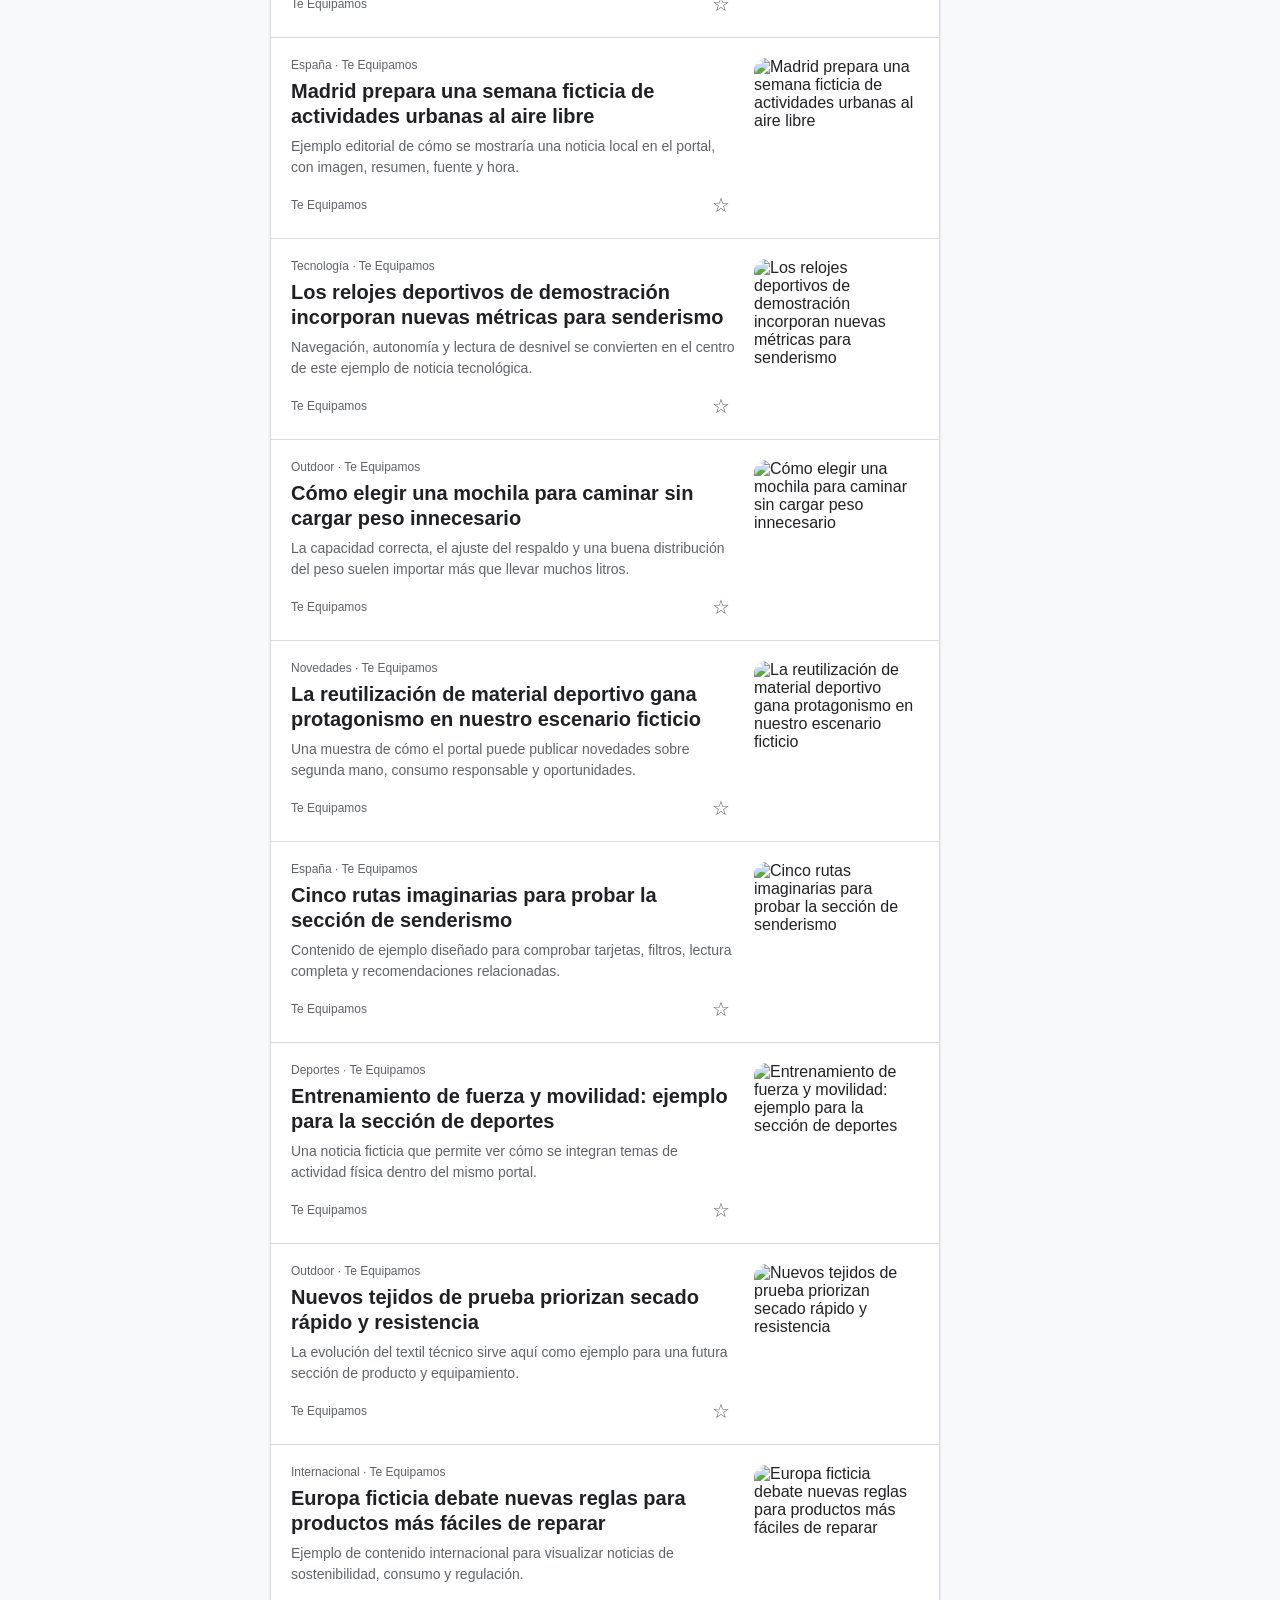
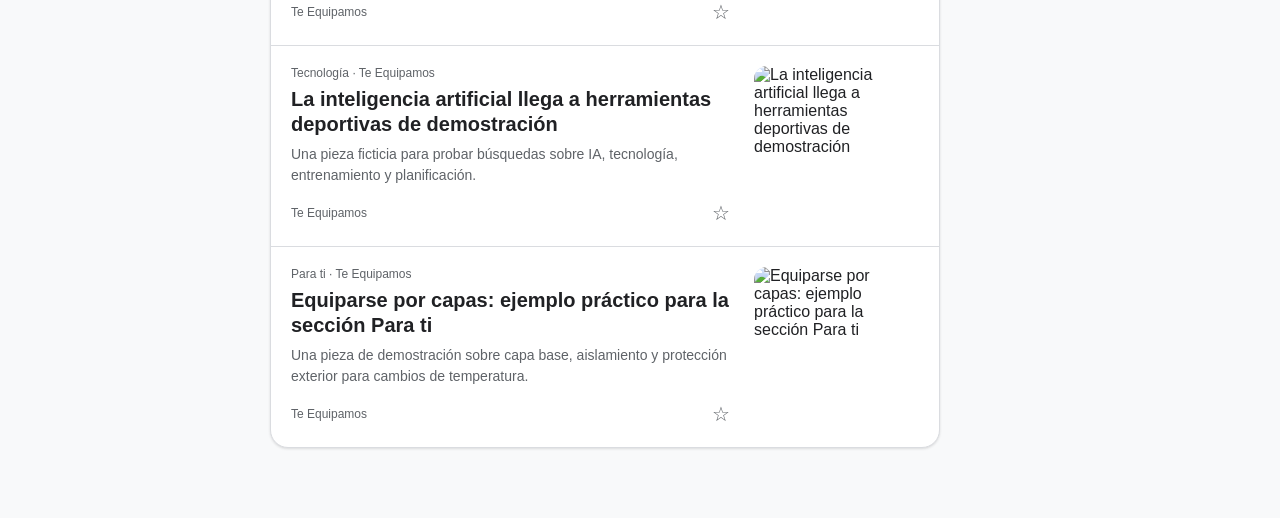
==== commit 36c7b6b3: "Unificar cabecera gris del Hub" ====
--- a/gh-pages/news/index.html
+++ b/gh-pages/news/index.html
@@ -7,7 +7,8 @@
 <meta name="description" content="Te Equipamos News — demo funcional con noticias ficticias de ejemplo.">
 <title>Te Equipamos News</title>
 <style>
-:root{--bg:#f8f9fa;--surface:#fff;--surface2:#f1f3f4;--text:#202124;--muted:#5f6368;--line:#dadce0;--accent:#1a73e8;--soft:#e8f0fe;--shadow:0 1px 2px rgba(60,64,67,.08),0 1px 3px rgba(60,64,67,.08)}html[data-theme=dark]{--bg:#101214;--surface:#181a1d;--surface2:#22252a;--text:#e8eaed;--muted:#9aa0a6;--line:#303134;--accent:#8ab4f8;--soft:#253a59;--shadow:none}*{box-sizing:border-box}body{margin:0;background:var(--bg);color:var(--text);font-family:Arial,Helvetica,sans-serif}button,input{font:inherit}button{color:inherit}a{color:inherit;text-decoration:none}img{display:block;max-width:100%}.top{position:sticky;top:0;z-index:20;background:color-mix(in srgb,var(--surface) 94%,transparent);backdrop-filter:blur(14px);border-bottom:1px solid var(--line)}.row{height:64px;display:grid;grid-template-columns:220px minmax(260px,700px) 1fr;gap:22px;align-items:center;padding:0 24px}.brand{display:flex;align-items:center;gap:10px;font-weight:700}.mark{width:36px;height:36px;border-radius:11px;display:grid;place-items:center;background:var(--text);color:var(--surface);font-size:13px;font-weight:900}.brand small{color:var(--muted);font-size:16px;font-weight:400}.search{height:44px;display:flex;align-items:center;gap:10px;background:var(--surface2);border-radius:24px;padding:0 16px}.search input{border:0;outline:0;background:transparent;color:var(--text);flex:1;min-width:0}.search button,.icon{border:0;background:transparent;cursor:pointer}.actions{justify-self:end;display:flex;gap:8px}.icon{width:40px;height:40px;border-radius:50%}.icon:hover{background:var(--surface2)}.avatar{background:#243c2f;color:#fff;font-weight:800}.cats{height:48px;display:flex;align-items:center;gap:4px;overflow:auto;padding:0 24px 0 244px;scrollbar-width:none}.chip{border:0;background:transparent;border-radius:20px;padding:9px 14px;color:var(--muted);cursor:pointer;white-space:nowrap}.chip:hover{background:var(--surface2)}.chip.active{background:var(--soft);color:var(--accent);font-weight:700}.demo{max-width:1480px;margin:14px auto -8px;padding:0 24px;display:flex;gap:10px;align-items:center;color:var(--muted);font-size:12px}.demo b{background:var(--soft);color:var(--accent);border-radius:999px;padding:5px 9px;font-size:10px}.shell{max-width:1480px;margin:auto;display:grid;grid-template-columns:220px minmax(0,1fr) 290px;gap:26px;padding:28px 24px 70px}.side{position:sticky;top:136px;height:max-content}.nav{display:grid;gap:4px}.nav button{border:0;background:transparent;border-radius:0 24px 24px 0;min-height:44px;text-align:left;padding:0 16px;color:var(--muted);cursor:pointer}.nav button:hover{background:var(--surface2)}.nav button.active{background:var(--soft);color:var(--accent);font-weight:700}.main{min-width:0}.welcome{display:flex;justify-content:space-between;align-items:end;gap:16px;margin-bottom:24px}.welcome h1{margin:0;font-size:40px;letter-spacing:-1.5px}.welcome p{margin:7px 0 0;color:var(--muted)}.place{padding:12px 15px;background:var(--surface);border:1px solid var(--line);border-radius:14px;box-shadow:var(--shadow)}.place small{display:block;color:var(--muted)}.hero{display:grid;grid-template-columns:minmax(0,1.6fr) minmax(250px,.8fr);gap:18px}.panel{background:var(--surface);border:1px solid var(--line);border-radius:18px;box-shadow:var(--shadow);overflow:hidden}.heroMain img{width:100%;height:245px;object-fit:cover;cursor:pointer}.heroCopy{padding:20px 22px}.kicker{color:var(--accent);font-size:11px;text-transform:uppercase;font-weight:800;letter-spacing:.05em}.heroCopy h2{font-size:32px;line-height:1.1;margin:8px 0}.heroCopy p,.summary{color:var(--muted);line-height:1.5}.meta{font-size:12px;color:var(--muted)}.heroItem{display:grid;grid-template-columns:1fr 90px;gap:12px;padding:15px;border-bottom:1px solid var(--line);cursor:pointer}.heroItem:last-child{border-bottom:0}.heroItem img{width:90px;height:74px;object-fit:cover;border-radius:10px}.heroItem h3{margin:5px 0 6px;font-size:16px;line-height:1.25}.section{margin-top:30px}.head{display:flex;justify-content:space-between;align-items:end;gap:12px;margin-bottom:14px}.head h2{margin:0;font-size:22px}.head p{margin:5px 0 0;color:var(--muted);font-size:13px}.topics{display:grid;grid-template-columns:repeat(3,1fr);gap:12px}.topic{background:var(--surface);border:1px solid var(--line);border-radius:16px;padding:16px}.topicTop{display:flex;justify-content:space-between;gap:10px}.topic h3{margin:0}.topic p{color:var(--muted);font-size:13px;line-height:1.4}.follow{border:1px solid var(--line);background:transparent;color:var(--accent);border-radius:18px;padding:6px 10px;font-size:12px;cursor:pointer}.follow.on{background:var(--soft);border-color:transparent}.feed{background:var(--surface);border:1px solid var(--line);border-radius:18px;overflow:hidden;box-shadow:var(--shadow)}.card{display:grid;grid-template-columns:minmax(0,1fr) 165px;gap:18px;padding:20px;border-bottom:1px solid var(--line)}.card:last-child{border-bottom:0}.title{display:block;margin:7px 0;font-size:20px;line-height:1.25;font-weight:700;cursor:pointer}.title:hover{text-decoration:underline}.summary{margin:0 0 14px;font-size:14px}.cardMeta{display:flex;align-items:center;gap:7px;color:var(--muted);font-size:12px}.save{margin-left:auto;border:0;background:transparent;color:var(--muted);font-size:20px;cursor:pointer}.save.on{color:var(--accent)}.thumb{width:165px;height:115px;object-fit:cover;border-radius:13px;cursor:pointer}.rail{display:grid;align-content:start;gap:18px}.railCard{background:var(--surface);border:1px solid var(--line);border-radius:18px;padding:18px;box-shadow:var(--shadow)}.railCard h3{margin:0 0 12px}.trend{margin:0;padding:0;list-style:none;counter-reset:n}.trend li{counter-increment:n;display:grid;grid-template-columns:26px 1fr;gap:8px;padding:10px 0;border-bottom:1px solid var(--line);cursor:pointer}.trend li:before{content:counter(n);font-weight:900;color:var(--accent);font-size:18px}.trend li:last-child{border-bottom:0}.trend span{font-size:13px;line-height:1.35}.hidden{display:none!important}.empty{text-align:center;padding:45px 20px;color:var(--muted)}.saved{display:grid;gap:10px}.savedItem{display:grid;grid-template-columns:1fr 90px;gap:12px;background:var(--surface);border:1px solid var(--line);border-radius:14px;padding:14px;cursor:pointer}.savedItem img{width:90px;height:70px;object-fit:cover;border-radius:9px}.savedItem h4{margin:0 0 6px}.savedItem p{margin:0;color:var(--muted);font-size:12px}.followed{display:flex;gap:8px;flex-wrap:wrap;margin-bottom:12px}.followed span{background:var(--soft);color:var(--accent);padding:8px 12px;border-radius:20px;font-size:13px;font-weight:700}.articleWrap{max-width:1100px;margin:auto;padding:34px 20px 80px}.back{display:inline-block;margin-bottom:22px;color:var(--accent);font-weight:700}.articleGrid{display:grid;grid-template-columns:minmax(0,1fr) 280px;gap:36px}.article,.related{background:var(--surface);border:1px solid var(--line);border-radius:22px;box-shadow:var(--shadow)}.article{overflow:hidden}.articleHero{width:100%;max-height:430px;object-fit:cover}.articleBody{padding:36px}.articleBody h1{font-size:46px;line-height:1.05;letter-spacing:-1.5px;margin:8px 0 14px}.deck{font-size:18px;color:var(--muted);line-height:1.6}.byline{display:flex;gap:8px;flex-wrap:wrap;color:var(--muted);font-size:13px;padding-bottom:20px;border-bottom:1px solid var(--line)}.copy{font-family:Georgia,serif;font-size:19px;line-height:1.78}.copy h2{font-family:Arial,sans-serif;font-size:26px}.note{margin-top:24px;padding:15px 17px;background:var(--soft);border-radius:14px;color:var(--muted);font-size:13px;line-height:1.5}.related{position:sticky;top:136px;height:max-content;padding:18px}.related h3{margin:0 0 8px}.rel{padding:12px 0;border-bottom:1px solid var(--line);cursor:pointer}.rel:last-child{border-bottom:0}.rel b{font-size:14px;line-height:1.35}.rel small{display:block;color:var(--muted);margin-top:5px}.toast{position:fixed;left:50%;bottom:26px;transform:translate(-50%,15px);background:var(--text);color:var(--surface);padding:11px 16px;border-radius:12px;font-size:13px;opacity:0;transition:.2s;pointer-events:none;z-index:99}.toast.show{opacity:1;transform:translate(-50%,0)}.menuBtn,.backdrop{display:none}@media(max-width:1100px){.rail{display:none}.shell{grid-template-columns:200px minmax(0,1fr)}.row{grid-template-columns:200px minmax(240px,650px) 1fr}.cats{padding-left:224px}.hero{grid-template-columns:1fr}}@media(max-width:760px){.row{height:auto;grid-template-columns:40px 1fr auto;gap:8px;padding:7px 12px}.menuBtn{display:block}.brand small{display:none}.search{grid-column:1/-1;grid-row:2;margin-bottom:3px}.cats{padding:0 12px;height:46px}.demo{padding:0 12px;align-items:flex-start}.shell{display:block;padding:20px 12px 48px}.side{position:fixed;inset:0 auto 0 0;width:min(82vw,300px);height:100vh;background:var(--surface);z-index:50;padding:18px 12px;transform:translateX(-105%);transition:.2s}.side.open{transform:translateX(0)}.backdrop{display:block;position:fixed;inset:0;background:rgba(0,0,0,.35);z-index:40;opacity:0;pointer-events:none}.backdrop.show{opacity:1;pointer-events:auto}.welcome h1{font-size:30px}.place{display:none}.heroMain img{height:190px}.heroCopy{padding:16px}.heroCopy h2{font-size:24px}.topics{grid-template-columns:1fr}.card{grid-template-columns:minmax(0,1fr) 92px;gap:12px;padding:15px}.title{font-size:17px}.summary{display:none}.thumb{width:92px;height:75px;border-radius:10px}.articleWrap{padding:20px 12px 60px}.articleGrid{grid-template-columns:1fr;gap:18px}.related{position:static}.articleBody{padding:20px}.articleBody h1{font-size:32px}.deck{font-size:16px}.copy{font-size:18px}}
+:root{--bg:#f8f9fa;--surface:#fff;--surface2:#f1f3f4;--text:#202124;--muted:#5f6368;--line:#dadce0;--accent:#1a73e8;--soft:#e8f0fe;--shadow:0 1px 2px rgba(60,64,67,.08),0 1px 3px rgba(60,64,67,.08)}html[data-theme=dark]{--bg:#101214;--surface:#181a1d;--surface2:#22252a;--text:#e8eaed;--muted:#9aa0a6;--line:#303134;--accent:#8ab4f8;--soft:#253a59;--shadow:none}*{box-sizing:border-box}body{margin:0;background:var(--bg);color:var(--text);font-family:Arial,Helvetica,sans-serif}button,input{font:inherit}button{color:inherit}a{color:inherit;text-decoration:none}img{display:block;max-width:100%}.top{position:sticky;top:0;z-index:20;background:rgba(241,241,239,.96);backdrop-filter:blur(14px);border-bottom:1px solid var(--line)}.row{height:64px;display:grid;grid-template-columns:220px minmax(260px,700px) 1fr;gap:22px;align-items:center;padding:0 24px}.brand{display:flex;align-items:center;gap:10px;font-weight:700}.mark{width:36px;height:36px;border-radius:11px;display:grid;place-items:center;background:var(--text);color:var(--surface);font-size:13px;font-weight:900}.brand small{color:var(--muted);font-size:16px;font-weight:400}.search{height:44px;display:flex;align-items:center;gap:10px;background:var(--surface2);border-radius:24px;padding:0 16px}.search input{border:0;outline:0;background:transparent;color:var(--text);flex:1;min-width:0}.search button,.icon{border:0;background:transparent;cursor:pointer}.actions{justify-self:end;display:flex;gap:8px}.icon{width:40px;height:40px;border-radius:50%}.icon:hover{background:var(--surface2)}.avatar{background:#243c2f;color:#fff;font-weight:800}.cats{height:48px;display:flex;align-items:center;gap:4px;overflow:auto;padding:0 24px 0 244px;scrollbar-width:none}.chip{border:0;background:transparent;border-radius:20px;padding:9px 14px;color:var(--muted);cursor:pointer;white-space:nowrap}.chip:hover{background:var(--surface2)}.chip.active{background:var(--soft);color:var(--accent);font-weight:700}.demo{max-width:1480px;margin:14px auto -8px;padding:0 24px;display:flex;gap:10px;align-items:center;color:var(--muted);font-size:12px}.demo b{background:var(--soft);color:var(--accent);border-radius:999px;padding:5px 9px;font-size:10px}.shell{max-width:1480px;margin:auto;display:grid;grid-template-columns:220px minmax(0,1fr) 290px;gap:26px;padding:28px 24px 70px}.side{position:sticky;top:136px;height:max-content}.nav{display:grid;gap:4px}.nav button{border:0;background:transparent;border-radius:0 24px 24px 0;min-height:44px;text-align:left;padding:0 16px;color:var(--muted);cursor:pointer}.nav button:hover{background:var(--surface2)}.nav button.active{background:var(--soft);color:var(--accent);font-weight:700}.main{min-width:0}.welcome{display:flex;justify-content:space-between;align-items:end;gap:16px;margin-bottom:24px}.welcome h1{margin:0;font-size:40px;letter-spacing:-1.5px}.welcome p{margin:7px 0 0;color:var(--muted)}.place{padding:12px 15px;background:var(--surface);border:1px solid var(--line);border-radius:14px;box-shadow:var(--shadow)}.place small{display:block;color:var(--muted)}.hero{display:grid;grid-template-columns:minmax(0,1.6fr) minmax(250px,.8fr);gap:18px}.panel{background:var(--surface);border:1px solid var(--line);border-radius:18px;box-shadow:var(--shadow);overflow:hidden}.heroMain img{width:100%;height:245px;object-fit:cover;cursor:pointer}.heroCopy{padding:20px 22px}.kicker{color:var(--accent);font-size:11px;text-transform:uppercase;font-weight:800;letter-spacing:.05em}.heroCopy h2{font-size:32px;line-height:1.1;margin:8px 0}.heroCopy p,.summary{color:var(--muted);line-height:1.5}.meta{font-size:12px;color:var(--muted)}.heroItem{display:grid;grid-template-columns:1fr 90px;gap:12px;padding:15px;border-bottom:1px solid var(--line);cursor:pointer}.heroItem:last-child{border-bottom:0}.heroItem img{width:90px;height:74px;object-fit:cover;border-radius:10px}.heroItem h3{margin:5px 0 6px;font-size:16px;line-height:1.25}.section{margin-top:30px}.head{display:flex;justify-content:space-between;align-items:end;gap:12px;margin-bottom:14px}.head h2{margin:0;font-size:22px}.head p{margin:5px 0 0;color:var(--muted);font-size:13px}.topics{display:grid;grid-template-columns:repeat(3,1fr);gap:12px}.topic{background:var(--surface);border:1px solid var(--line);border-radius:16px;padding:16px}.topicTop{display:flex;justify-content:space-between;gap:10px}.topic h3{margin:0}.topic p{color:var(--muted);font-size:13px;line-height:1.4}.follow{border:1px solid var(--line);background:transparent;color:var(--accent);border-radius:18px;padding:6px 10px;font-size:12px;cursor:pointer}.follow.on{background:var(--soft);border-color:transparent}.feed{background:var(--surface);border:1px solid var(--line);border-radius:18px;overflow:hidden;box-shadow:var(--shadow)}.card{display:grid;grid-template-columns:minmax(0,1fr) 165px;gap:18px;padding:20px;border-bottom:1px solid var(--line)}.card:last-child{border-bottom:0}.title{display:block;margin:7px 0;font-size:20px;line-height:1.25;font-weight:700;cursor:pointer}.title:hover{text-decoration:underline}.summary{margin:0 0 14px;font-size:14px}.cardMeta{display:flex;align-items:center;gap:7px;color:var(--muted);font-size:12px}.save{margin-left:auto;border:0;background:transparent;color:var(--muted);font-size:20px;cursor:pointer}.save.on{color:var(--accent)}.thumb{width:165px;height:115px;object-fit:cover;border-radius:13px;cursor:pointer}.rail{display:grid;align-content:start;gap:18px}.railCard{background:var(--surface);border:1px solid var(--line);border-radius:18px;padding:18px;box-shadow:var(--shadow)}.railCard h3{margin:0 0 12px}.trend{margin:0;padding:0;list-style:none;counter-reset:n}.trend li{counter-increment:n;display:grid;grid-template-columns:26px 1fr;gap:8px;padding:10px 0;border-bottom:1px solid var(--line);cursor:pointer}.trend li:before{content:counter(n);font-weight:900;color:var(--accent);font-size:18px}.trend li:last-child{border-bottom:0}.trend span{font-size:13px;line-height:1.35}.hidden{display:none!important}.empty{text-align:center;padding:45px 20px;color:var(--muted)}.saved{display:grid;gap:10px}.savedItem{display:grid;grid-template-columns:1fr 90px;gap:12px;background:var(--surface);border:1px solid var(--line);border-radius:14px;padding:14px;cursor:pointer}.savedItem img{width:90px;height:70px;object-fit:cover;border-radius:9px}.savedItem h4{margin:0 0 6px}.savedItem p{margin:0;color:var(--muted);font-size:12px}.followed{display:flex;gap:8px;flex-wrap:wrap;margin-bottom:12px}.followed span{background:var(--soft);color:var(--accent);padding:8px 12px;border-radius:20px;font-size:13px;font-weight:700}.articleWrap{max-width:1100px;margin:auto;padding:34px 20px 80px}.back{display:inline-block;margin-bottom:22px;color:var(--accent);font-weight:700}.articleGrid{display:grid;grid-template-columns:minmax(0,1fr) 280px;gap:36px}.article,.related{background:var(--surface);border:1px solid var(--line);border-radius:22px;box-shadow:var(--shadow)}.article{overflow:hidden}.articleHero{width:100%;max-height:430px;object-fit:cover}.articleBody{padding:36px}.articleBody h1{font-size:46px;line-height:1.05;letter-spacing:-1.5px;margin:8px 0 14px}.deck{font-size:18px;color:var(--muted);line-height:1.6}.byline{display:flex;gap:8px;flex-wrap:wrap;color:var(--muted);font-size:13px;padding-bottom:20px;border-bottom:1px solid var(--line)}.copy{font-family:Georgia,serif;font-size:19px;line-height:1.78}.copy h2{font-family:Arial,sans-serif;font-size:26px}.note{margin-top:24px;padding:15px 17px;background:var(--soft);border-radius:14px;color:var(--muted);font-size:13px;line-height:1.5}.related{position:sticky;top:136px;height:max-content;padding:18px}.related h3{margin:0 0 8px}.rel{padding:12px 0;border-bottom:1px solid var(--line);cursor:pointer}.rel:last-child{border-bottom:0}.rel b{font-size:14px;line-height:1.35}.rel small{display:block;color:var(--muted);margin-top:5px}.toast{position:fixed;left:50%;bottom:26px;transform:translate(-50%,15px);background:var(--text);color:var(--surface);padding:11px 16px;border-radius:12px;font-size:13px;opacity:0;transition:.2s;pointer-events:none;z-index:99}.toast.show{opacity:1;transform:translate(-50%,0)}.menuBtn,.backdrop{display:none}@media(max-width:1100px){.rail{display:none}.shell{grid-template-columns:200px minmax(0,1fr)}.row{grid-template-columns:200px minmax(240px,650px) 1fr}.cats{padding-left:224px}.hero{grid-template-columns:1fr}}@media(max-width:760px){.row{height:auto;grid-template-columns:40px 1fr auto;gap:8px;padding:7px 12px}.menuBtn{display:block}.brand small{display:none}.search{grid-column:1/-1;grid-row:2;margin-bottom:3px}.cats{padding:0 12px;height:46px}.demo{padding:0 12px;align-items:flex-start}.shell{display:block;padding:20px 12px 48px}.side{position:fixed;inset:0 auto 0 0;width:min(82vw,300px);height:100vh;background:var(--surface);z-index:50;padding:18px 12px;transform:translateX(-105%);transition:.2s}.side.open{transform:translateX(0)}.backdrop{display:block;position:fixed;inset:0;background:rgba(0,0,0,.35);z-index:40;opacity:0;pointer-events:none}.backdrop.show{opacity:1;pointer-events:auto}.welcome h1{font-size:30px}.place{display:none}.heroMain img{height:190px}.heroCopy{padding:16px}.heroCopy h2{font-size:24px}.topics{grid-template-columns:1fr}.card{grid-template-columns:minmax(0,1fr) 92px;gap:12px;padding:15px}.title{font-size:17px}.summary{display:none}.thumb{width:92px;height:75px;border-radius:10px}.articleWrap{padding:20px 12px 60px}.articleGrid{grid-template-columns:1fr;gap:18px}.related{position:static}.articleBody{padding:20px}.articleBody h1{font-size:32px}.deck{font-size:16px}.copy{font-size:18px}}
+.freshBadge{display:inline-flex;align-items:center;margin-left:7px;padding:3px 7px;border:1px solid var(--line);border-radius:999px;background:var(--surface2);color:var(--muted);font-size:9px;font-weight:800;letter-spacing:.06em;line-height:1;text-transform:uppercase;vertical-align:middle}
 </style>
 </head>
 <body>
@@ -38,12 +39,15 @@
 function toast(t){const e=$('#toast');e.textContent=t;e.classList.add('show');clearTimeout(toast.t);toast.t=setTimeout(()=>e.classList.remove('show'),1600)}
 function persist(){localStorage.setItem('teNewsSaved',JSON.stringify([...state.saved]));localStorage.setItem('teNewsFollow',JSON.stringify([...state.follow]))}
 function cardTitle(n){return String(n&&n.card_title||n&&n.title||'Te Equipamos')}
+function cardLabel(n){return String(n&&n.content_label||n&&n.category||'Te Equipamos')}
 function cardMeta(n){const labels={mochila:'Mochilas',bolso:'Bolsos',sandalias:'Sandalias',zapatillas:'Calzado',camiseta:'Ropa técnica',chaqueta:'Ropa técnica',sombrero:'Accesorios',pantalon:'Ropa técnica',short:'Ropa técnica','editorial-running':'Running'};const activityNames={senderismo:'Senderismo',trekking:'Trekking',running:'Running','trail-running':'Trail running',ciclismo:'Ciclismo',natacion:'Natación',travel:'Viajes',urbano:'Urbano',fitness:'Fitness'};const values=[labels[String(n&&n.product_type||'').toLowerCase()],activityNames[String(n&&n.activities&&n.activities[0]||'').toLowerCase()]].filter(Boolean);return [...new Set(values)].join(' · ')||'Te Equipamos'}
+function isRecentItem(n){const raw=String(n&&n.published_at||'').trim();if(!raw)return false;const published=new Date(raw);if(Number.isNaN(published.getTime()))return false;const age=Date.now()-published.getTime();return age>=0&&age<7*24*60*60*1000}
+function freshBadge(n){return isRecentItem(n)?'<span class="freshBadge">Recién publicado</span>':''}
 function renderNav(){$('#cats').innerHTML=CATS.map(c=>`<button class="chip ${state.cat===c?'active':''}" data-cat="${c}">${c==='Todas'?'Principal':c}</button>`).join('');$('#nav').innerHTML=CATS.map(c=>`<button class="${state.cat===c?'active':''}" data-cat="${c}">${c==='Todas'?'⌂ Principal':c==='Siguiendo'?'★ Siguiendo':c}</button>`).join('')}
-function renderHero(){const f=NEWS.filter(n=>n.featured).slice(0,4),m=f[0];$('#hero').innerHTML=`<article class="panel heroMain"><img src="${m.image}" data-article="${m.id}" alt="${esc(m.title)}"><div class="heroCopy"><span class="kicker">${m.category} · Destacado</span><h2><a href="?id=${m.id}" data-article="${m.id}">${esc(cardTitle(m))}</a></h2><p>${esc(m.summary)}</p><div class="meta">${esc(cardMeta(m))}</div></div></article><div class="panel">${f.slice(1).map(n=>`<article class="heroItem" data-article="${n.id}"><div><span class="kicker">${n.category}</span><h3>${esc(cardTitle(n))}</h3><span class="meta">${esc(cardMeta(n))}</span></div><img src="${n.image}" alt="${esc(n.title)}"></article>`).join('')}</div>`}
+function renderHero(){const f=NEWS.filter(n=>n.featured).slice(0,4),m=f[0];$('#hero').innerHTML=`<article class="panel heroMain"><img src="${m.image}" data-article="${m.id}" alt="${esc(m.title)}"><div class="heroCopy"><span class="kicker">${esc(cardLabel(m))} · Destacado</span>${freshBadge(m)}<h2><a href="?id=${m.id}" data-article="${m.id}">${esc(cardTitle(m))}</a></h2><p>${esc(m.summary)}</p><div class="meta">${esc(cardMeta(m))}</div></div></article><div class="panel">${f.slice(1).map(n=>`<article class="heroItem" data-article="${n.id}"><div><span class="kicker">${esc(cardLabel(n))}</span>${freshBadge(n)}<h3>${esc(cardTitle(n))}</h3><span class="meta">${esc(cardMeta(n))}</span></div><img src="${n.image}" alt="${esc(n.title)}"></article>`).join('')}</div>`}
 function renderTopics(){$('#topics').innerHTML=TOPICS.map(t=>`<article class="topic"><div class="topicTop"><h3>${t[0]}</h3><button class="follow ${state.follow.has(t[0])?'on':''}" data-follow="${t[0]}">${state.follow.has(t[0])?'Siguiendo':'+ Seguir'}</button></div><p>${t[1]}</p><span class="kicker">Tema de ejemplo</span></article>`).join('')}
 function filtered(){return NEWS.filter(n=>(state.cat==='Todas'||state.cat==='Para ti'||n.category===state.cat)&&(!state.q||(`${n.title} ${n.summary} ${n.category} ${n.source}`).toLowerCase().includes(state.q.toLowerCase())))}
-function renderFeed(){const list=filtered();$('#feed').innerHTML=list.map(n=>`<article class="card"><div><div class="meta">${esc(n.category)} · ${esc(cardMeta(n))}</div><a class="title" href="?id=${n.id}" data-article="${n.id}">${esc(cardTitle(n))}</a><p class="summary">${esc(n.summary)}</p><div class="cardMeta"><span>Te Equipamos</span><button class="save ${state.saved.has(n.id)?'on':''}" data-save="${n.id}">${state.saved.has(n.id)?'★':'☆'}</button></div></div><img class="thumb" src="${n.image}" data-article="${n.id}" alt="${esc(n.title)}"></article>`).join('');$('#empty').classList.toggle('hidden',list.length>0);$('#feed').classList.toggle('hidden',list.length===0);$('#feedTitle').textContent=state.q?`Resultados para “${state.q}”`:(state.cat==='Todas'?'Últimas noticias':state.cat);$('#feedSub').textContent=state.q?`${list.length} resultados`:(state.cat==='Todas'?'Información organizada para leer de un vistazo':`Últimas noticias de ${state.cat.toLowerCase()}`)}
+function renderFeed(){const list=filtered();$('#feed').innerHTML=list.map(n=>`<article class="card"><div><div class="meta">${esc(cardLabel(n))} · ${esc(cardMeta(n))}${freshBadge(n)}</div><a class="title" href="?id=${n.id}" data-article="${n.id}">${esc(cardTitle(n))}</a><p class="summary">${esc(n.summary)}</p><div class="cardMeta"><span>Te Equipamos</span><button class="save ${state.saved.has(n.id)?'on':''}" data-save="${n.id}">${state.saved.has(n.id)?'★':'☆'}</button></div></div><img class="thumb" src="${n.image}" data-article="${n.id}" alt="${esc(n.title)}"></article>`).join('');$('#empty').classList.toggle('hidden',list.length>0);$('#feed').classList.toggle('hidden',list.length===0);$('#feedTitle').textContent=state.q?`Resultados para “${state.q}”`:(state.cat==='Todas'?'Últimas noticias':state.cat);$('#feedSub').textContent=state.q?`${list.length} resultados`:(state.cat==='Todas'?'Información organizada para leer de un vistazo':`Últimas noticias de ${state.cat.toLowerCase()}`)}
 function renderTrend(){$('#trend').innerHTML=[...NEWS].sort((a,b)=>b.score-a.score).slice(0,5).map(n=>`<li data-article="${n.id}"><span>${esc(cardTitle(n))}</span></li>`).join('')}
 function renderFollowing(){$('#followed').innerHTML=state.follow.size?[...state.follow].map(t=>`<span>${t}</span>`).join(''):'<p class="meta">Aún no sigues ningún tema.</p>';const s=NEWS.filter(n=>state.saved.has(n.id));$('#saved').innerHTML=s.length?s.map(n=>`<article class="savedItem" data-article="${n.id}"><div><span class="kicker">${n.category}</span><h4>${esc(cardTitle(n))}</h4><p>${esc(cardMeta(n))}</p></div><img src="${n.image}" alt="${esc(n.title)}"></article>`).join(''):'<p class="meta">No has guardado noticias todavía. Usa la estrella de cualquier noticia.</p>'}
 function closeMenu(){$('#side').classList.remove('open');$('#backdrop').classList.remove('show')}
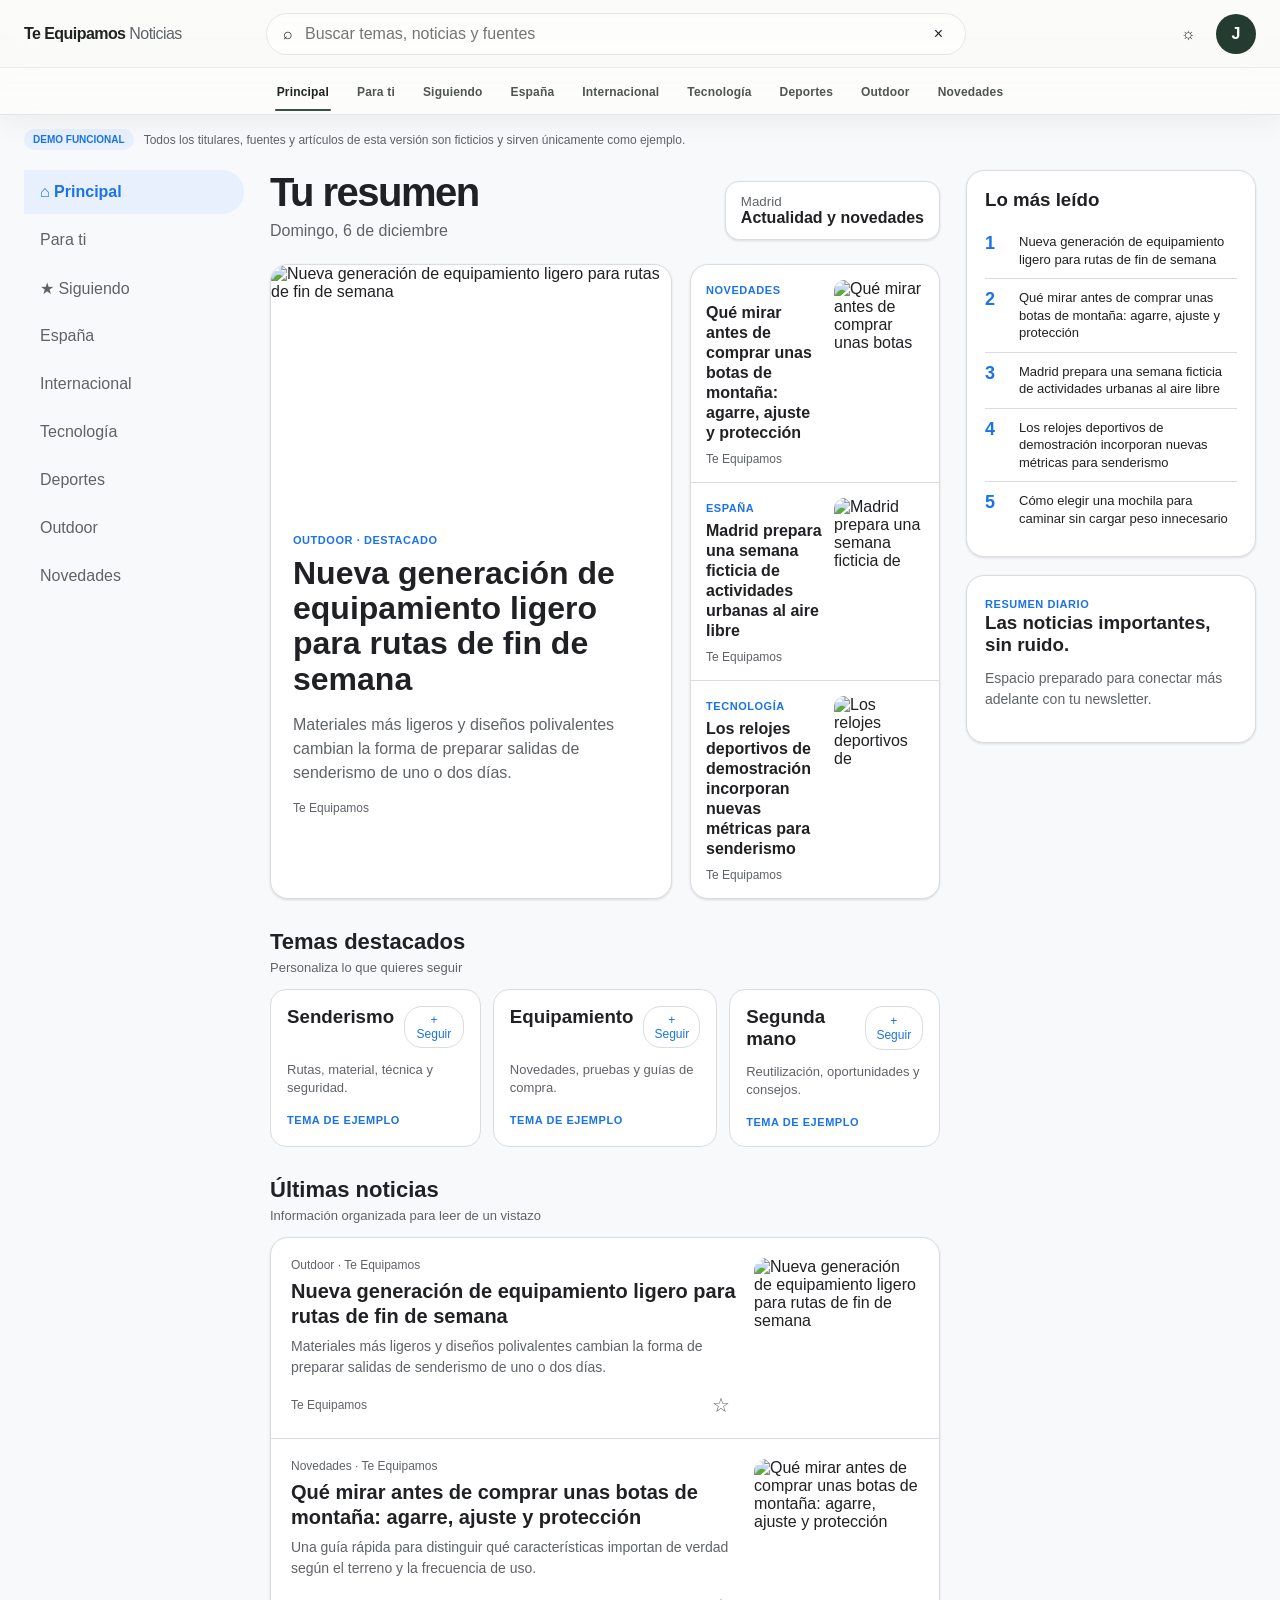
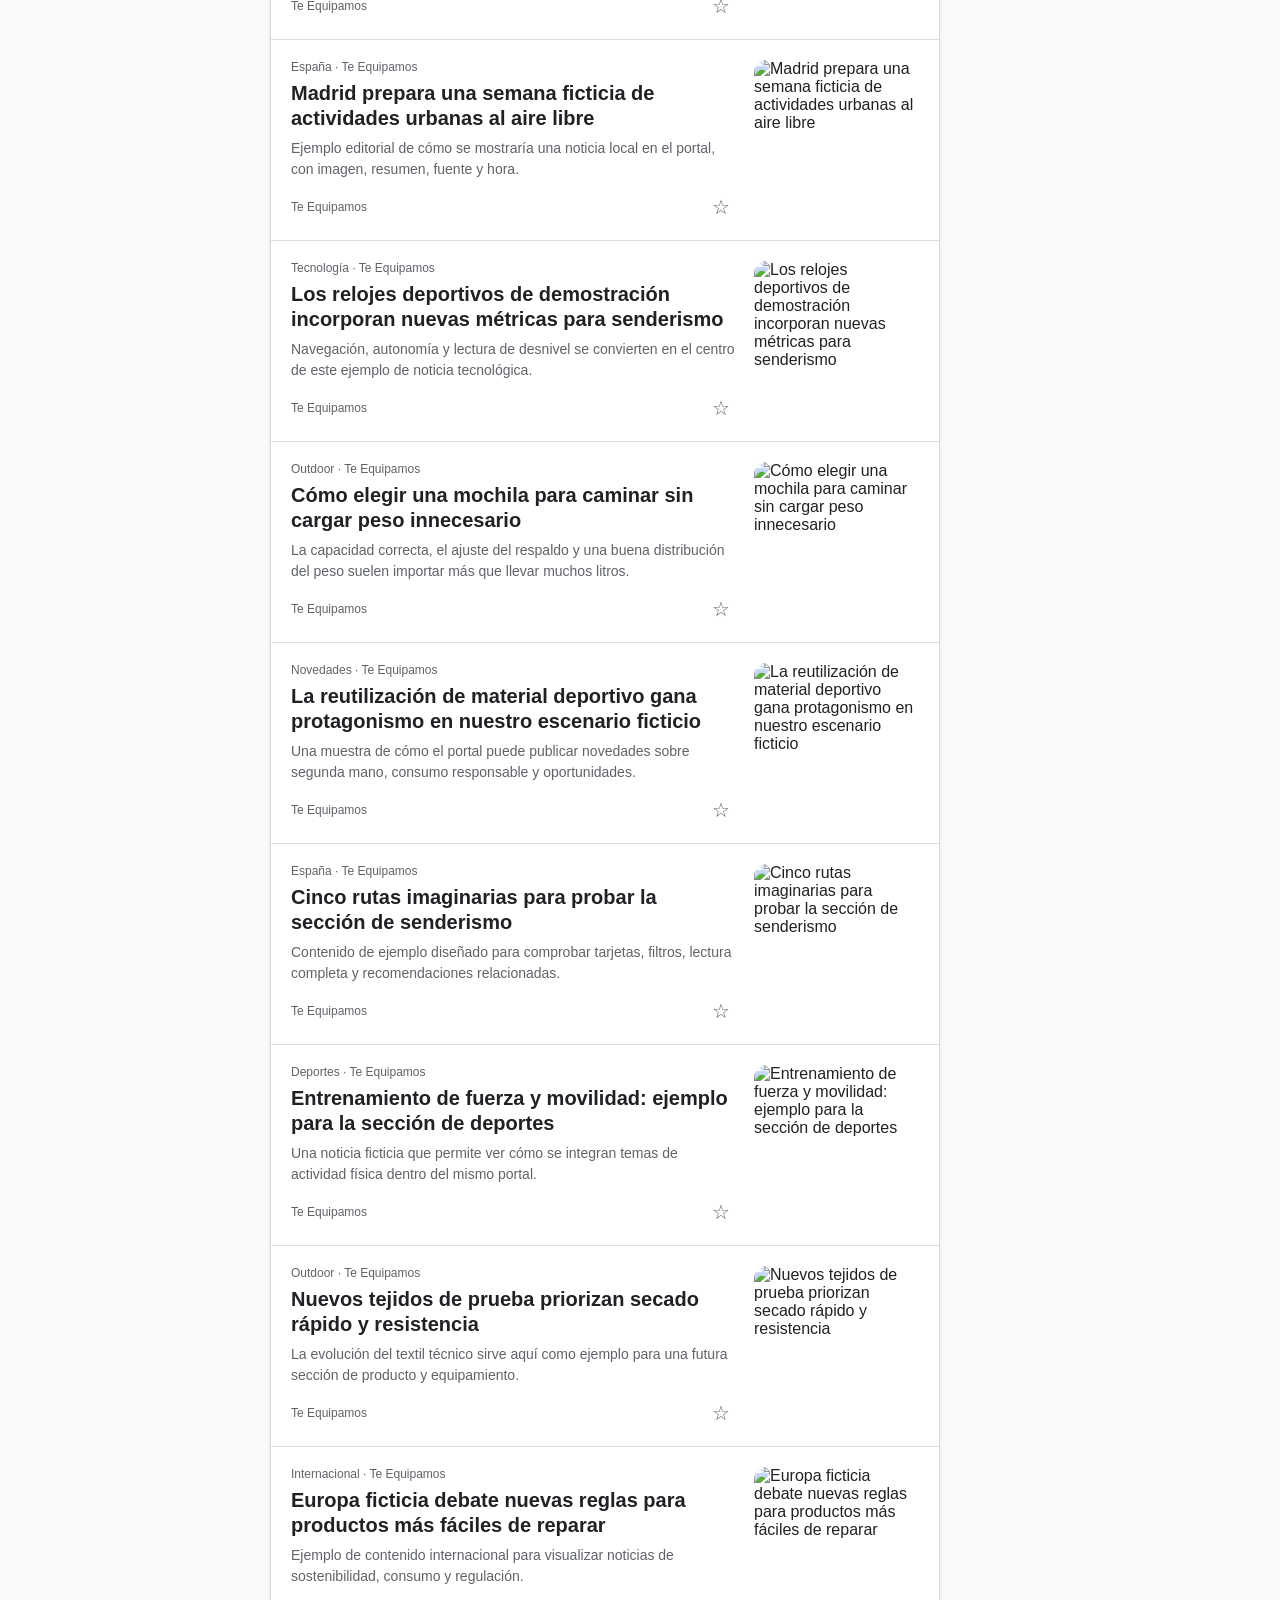
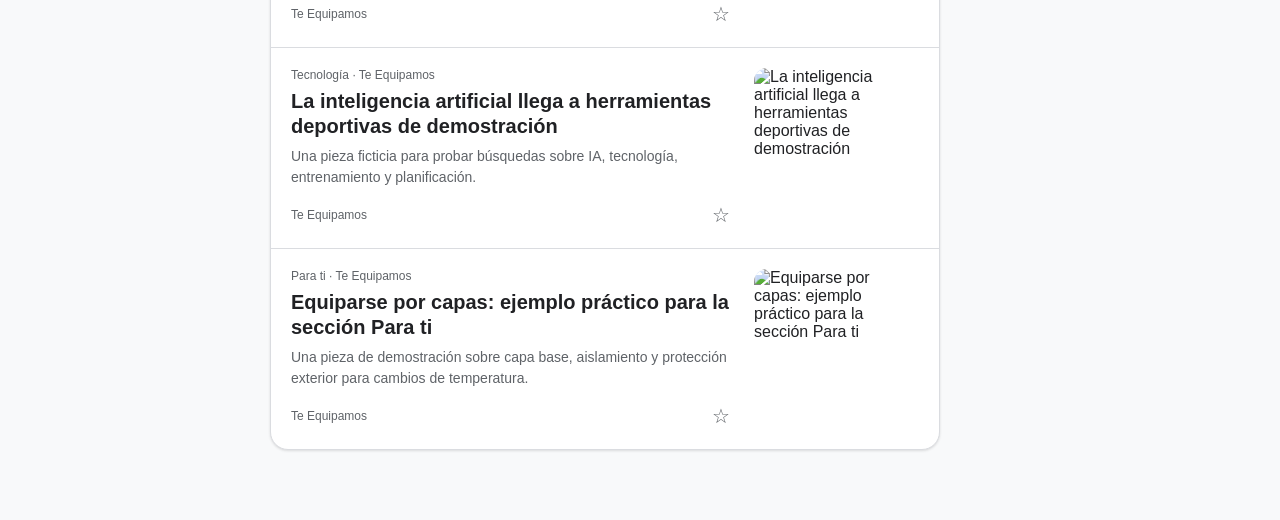
==== commit e758298e: "Rediseñar cabecera editorial premium" ====
--- a/gh-pages/news/index.html
+++ b/gh-pages/news/index.html
@@ -7,8 +7,20 @@
 <meta name="description" content="Te Equipamos News — demo funcional con noticias ficticias de ejemplo.">
 <title>Te Equipamos News</title>
 <style>
-:root{--bg:#f8f9fa;--surface:#fff;--surface2:#f1f3f4;--text:#202124;--muted:#5f6368;--line:#dadce0;--accent:#1a73e8;--soft:#e8f0fe;--shadow:0 1px 2px rgba(60,64,67,.08),0 1px 3px rgba(60,64,67,.08)}html[data-theme=dark]{--bg:#101214;--surface:#181a1d;--surface2:#22252a;--text:#e8eaed;--muted:#9aa0a6;--line:#303134;--accent:#8ab4f8;--soft:#253a59;--shadow:none}*{box-sizing:border-box}body{margin:0;background:var(--bg);color:var(--text);font-family:Arial,Helvetica,sans-serif}button,input{font:inherit}button{color:inherit}a{color:inherit;text-decoration:none}img{display:block;max-width:100%}.top{position:sticky;top:0;z-index:20;background:rgba(241,241,239,.96);backdrop-filter:blur(14px);border-bottom:1px solid var(--line)}.row{height:64px;display:grid;grid-template-columns:220px minmax(260px,700px) 1fr;gap:22px;align-items:center;padding:0 24px}.brand{display:flex;align-items:center;gap:10px;font-weight:700}.mark{width:36px;height:36px;border-radius:11px;display:grid;place-items:center;background:var(--text);color:var(--surface);font-size:13px;font-weight:900}.brand small{color:var(--muted);font-size:16px;font-weight:400}.search{height:44px;display:flex;align-items:center;gap:10px;background:var(--surface2);border-radius:24px;padding:0 16px}.search input{border:0;outline:0;background:transparent;color:var(--text);flex:1;min-width:0}.search button,.icon{border:0;background:transparent;cursor:pointer}.actions{justify-self:end;display:flex;gap:8px}.icon{width:40px;height:40px;border-radius:50%}.icon:hover{background:var(--surface2)}.avatar{background:#243c2f;color:#fff;font-weight:800}.cats{height:48px;display:flex;align-items:center;gap:4px;overflow:auto;padding:0 24px 0 244px;scrollbar-width:none}.chip{border:0;background:transparent;border-radius:20px;padding:9px 14px;color:var(--muted);cursor:pointer;white-space:nowrap}.chip:hover{background:var(--surface2)}.chip.active{background:var(--soft);color:var(--accent);font-weight:700}.demo{max-width:1480px;margin:14px auto -8px;padding:0 24px;display:flex;gap:10px;align-items:center;color:var(--muted);font-size:12px}.demo b{background:var(--soft);color:var(--accent);border-radius:999px;padding:5px 9px;font-size:10px}.shell{max-width:1480px;margin:auto;display:grid;grid-template-columns:220px minmax(0,1fr) 290px;gap:26px;padding:28px 24px 70px}.side{position:sticky;top:136px;height:max-content}.nav{display:grid;gap:4px}.nav button{border:0;background:transparent;border-radius:0 24px 24px 0;min-height:44px;text-align:left;padding:0 16px;color:var(--muted);cursor:pointer}.nav button:hover{background:var(--surface2)}.nav button.active{background:var(--soft);color:var(--accent);font-weight:700}.main{min-width:0}.welcome{display:flex;justify-content:space-between;align-items:end;gap:16px;margin-bottom:24px}.welcome h1{margin:0;font-size:40px;letter-spacing:-1.5px}.welcome p{margin:7px 0 0;color:var(--muted)}.place{padding:12px 15px;background:var(--surface);border:1px solid var(--line);border-radius:14px;box-shadow:var(--shadow)}.place small{display:block;color:var(--muted)}.hero{display:grid;grid-template-columns:minmax(0,1.6fr) minmax(250px,.8fr);gap:18px}.panel{background:var(--surface);border:1px solid var(--line);border-radius:18px;box-shadow:var(--shadow);overflow:hidden}.heroMain img{width:100%;height:245px;object-fit:cover;cursor:pointer}.heroCopy{padding:20px 22px}.kicker{color:var(--accent);font-size:11px;text-transform:uppercase;font-weight:800;letter-spacing:.05em}.heroCopy h2{font-size:32px;line-height:1.1;margin:8px 0}.heroCopy p,.summary{color:var(--muted);line-height:1.5}.meta{font-size:12px;color:var(--muted)}.heroItem{display:grid;grid-template-columns:1fr 90px;gap:12px;padding:15px;border-bottom:1px solid var(--line);cursor:pointer}.heroItem:last-child{border-bottom:0}.heroItem img{width:90px;height:74px;object-fit:cover;border-radius:10px}.heroItem h3{margin:5px 0 6px;font-size:16px;line-height:1.25}.section{margin-top:30px}.head{display:flex;justify-content:space-between;align-items:end;gap:12px;margin-bottom:14px}.head h2{margin:0;font-size:22px}.head p{margin:5px 0 0;color:var(--muted);font-size:13px}.topics{display:grid;grid-template-columns:repeat(3,1fr);gap:12px}.topic{background:var(--surface);border:1px solid var(--line);border-radius:16px;padding:16px}.topicTop{display:flex;justify-content:space-between;gap:10px}.topic h3{margin:0}.topic p{color:var(--muted);font-size:13px;line-height:1.4}.follow{border:1px solid var(--line);background:transparent;color:var(--accent);border-radius:18px;padding:6px 10px;font-size:12px;cursor:pointer}.follow.on{background:var(--soft);border-color:transparent}.feed{background:var(--surface);border:1px solid var(--line);border-radius:18px;overflow:hidden;box-shadow:var(--shadow)}.card{display:grid;grid-template-columns:minmax(0,1fr) 165px;gap:18px;padding:20px;border-bottom:1px solid var(--line)}.card:last-child{border-bottom:0}.title{display:block;margin:7px 0;font-size:20px;line-height:1.25;font-weight:700;cursor:pointer}.title:hover{text-decoration:underline}.summary{margin:0 0 14px;font-size:14px}.cardMeta{display:flex;align-items:center;gap:7px;color:var(--muted);font-size:12px}.save{margin-left:auto;border:0;background:transparent;color:var(--muted);font-size:20px;cursor:pointer}.save.on{color:var(--accent)}.thumb{width:165px;height:115px;object-fit:cover;border-radius:13px;cursor:pointer}.rail{display:grid;align-content:start;gap:18px}.railCard{background:var(--surface);border:1px solid var(--line);border-radius:18px;padding:18px;box-shadow:var(--shadow)}.railCard h3{margin:0 0 12px}.trend{margin:0;padding:0;list-style:none;counter-reset:n}.trend li{counter-increment:n;display:grid;grid-template-columns:26px 1fr;gap:8px;padding:10px 0;border-bottom:1px solid var(--line);cursor:pointer}.trend li:before{content:counter(n);font-weight:900;color:var(--accent);font-size:18px}.trend li:last-child{border-bottom:0}.trend span{font-size:13px;line-height:1.35}.hidden{display:none!important}.empty{text-align:center;padding:45px 20px;color:var(--muted)}.saved{display:grid;gap:10px}.savedItem{display:grid;grid-template-columns:1fr 90px;gap:12px;background:var(--surface);border:1px solid var(--line);border-radius:14px;padding:14px;cursor:pointer}.savedItem img{width:90px;height:70px;object-fit:cover;border-radius:9px}.savedItem h4{margin:0 0 6px}.savedItem p{margin:0;color:var(--muted);font-size:12px}.followed{display:flex;gap:8px;flex-wrap:wrap;margin-bottom:12px}.followed span{background:var(--soft);color:var(--accent);padding:8px 12px;border-radius:20px;font-size:13px;font-weight:700}.articleWrap{max-width:1100px;margin:auto;padding:34px 20px 80px}.back{display:inline-block;margin-bottom:22px;color:var(--accent);font-weight:700}.articleGrid{display:grid;grid-template-columns:minmax(0,1fr) 280px;gap:36px}.article,.related{background:var(--surface);border:1px solid var(--line);border-radius:22px;box-shadow:var(--shadow)}.article{overflow:hidden}.articleHero{width:100%;max-height:430px;object-fit:cover}.articleBody{padding:36px}.articleBody h1{font-size:46px;line-height:1.05;letter-spacing:-1.5px;margin:8px 0 14px}.deck{font-size:18px;color:var(--muted);line-height:1.6}.byline{display:flex;gap:8px;flex-wrap:wrap;color:var(--muted);font-size:13px;padding-bottom:20px;border-bottom:1px solid var(--line)}.copy{font-family:Georgia,serif;font-size:19px;line-height:1.78}.copy h2{font-family:Arial,sans-serif;font-size:26px}.note{margin-top:24px;padding:15px 17px;background:var(--soft);border-radius:14px;color:var(--muted);font-size:13px;line-height:1.5}.related{position:sticky;top:136px;height:max-content;padding:18px}.related h3{margin:0 0 8px}.rel{padding:12px 0;border-bottom:1px solid var(--line);cursor:pointer}.rel:last-child{border-bottom:0}.rel b{font-size:14px;line-height:1.35}.rel small{display:block;color:var(--muted);margin-top:5px}.toast{position:fixed;left:50%;bottom:26px;transform:translate(-50%,15px);background:var(--text);color:var(--surface);padding:11px 16px;border-radius:12px;font-size:13px;opacity:0;transition:.2s;pointer-events:none;z-index:99}.toast.show{opacity:1;transform:translate(-50%,0)}.menuBtn,.backdrop{display:none}@media(max-width:1100px){.rail{display:none}.shell{grid-template-columns:200px minmax(0,1fr)}.row{grid-template-columns:200px minmax(240px,650px) 1fr}.cats{padding-left:224px}.hero{grid-template-columns:1fr}}@media(max-width:760px){.row{height:auto;grid-template-columns:40px 1fr auto;gap:8px;padding:7px 12px}.menuBtn{display:block}.brand small{display:none}.search{grid-column:1/-1;grid-row:2;margin-bottom:3px}.cats{padding:0 12px;height:46px}.demo{padding:0 12px;align-items:flex-start}.shell{display:block;padding:20px 12px 48px}.side{position:fixed;inset:0 auto 0 0;width:min(82vw,300px);height:100vh;background:var(--surface);z-index:50;padding:18px 12px;transform:translateX(-105%);transition:.2s}.side.open{transform:translateX(0)}.backdrop{display:block;position:fixed;inset:0;background:rgba(0,0,0,.35);z-index:40;opacity:0;pointer-events:none}.backdrop.show{opacity:1;pointer-events:auto}.welcome h1{font-size:30px}.place{display:none}.heroMain img{height:190px}.heroCopy{padding:16px}.heroCopy h2{font-size:24px}.topics{grid-template-columns:1fr}.card{grid-template-columns:minmax(0,1fr) 92px;gap:12px;padding:15px}.title{font-size:17px}.summary{display:none}.thumb{width:92px;height:75px;border-radius:10px}.articleWrap{padding:20px 12px 60px}.articleGrid{grid-template-columns:1fr;gap:18px}.related{position:static}.articleBody{padding:20px}.articleBody h1{font-size:32px}.deck{font-size:16px}.copy{font-size:18px}}
+:root{--bg:#f8f9fa;--surface:#fff;--surface2:#f1f3f4;--text:#202124;--muted:#5f6368;--line:#dadce0;--accent:#1a73e8;--soft:#e8f0fe;--shadow:0 1px 2px rgba(60,64,67,.08),0 1px 3px rgba(60,64,67,.08)}html[data-theme=dark]{--bg:#101214;--surface:#181a1d;--surface2:#22252a;--text:#e8eaed;--muted:#9aa0a6;--line:#303134;--accent:#8ab4f8;--soft:#253a59;--shadow:none}*{box-sizing:border-box}body{margin:0;background:var(--bg);color:var(--text);font-family:Arial,Helvetica,sans-serif}button,input{font:inherit}button{color:inherit}a{color:inherit;text-decoration:none}img{display:block;max-width:100%}.top{position:sticky;top:0;z-index:20;background:linear-gradient(180deg,rgba(250,250,248,.92),rgba(250,250,248,.78));backdrop-filter:blur(24px) saturate(145%);-webkit-backdrop-filter:blur(24px) saturate(145%);border-bottom:1px solid rgba(32,33,36,.10);box-shadow:0 8px 26px rgba(32,33,36,.055)}.row{height:68px;display:grid;grid-template-columns:220px minmax(260px,700px) 1fr;gap:22px;align-items:center;padding:0 24px;border-bottom:1px solid rgba(32,33,36,.07)}.brand{display:flex;align-items:center;gap:10px;font-weight:850;letter-spacing:-.035em;color:#202421}.mark{display:none}.brand small{color:var(--muted);font-size:16px;font-weight:400}.search{height:42px;display:flex;align-items:center;gap:10px;background:rgba(255,255,255,.66);border:1px solid rgba(32,33,36,.10);border-radius:999px;padding:0 16px;box-shadow:inset 0 1px 0 rgba(255,255,255,.55)}.search input{border:0;outline:0;background:transparent;color:var(--text);flex:1;min-width:0}.search button,.icon{border:0;background:transparent;cursor:pointer}.actions{justify-self:end;display:flex;gap:8px}.icon{width:40px;height:40px;border-radius:50%}.icon:hover{background:var(--surface2)}.avatar{background:#243c2f;color:#fff;font-weight:800}.cats{height:46px;display:flex;align-items:center;justify-content:center;gap:24px;overflow:auto;padding:0 24px;scrollbar-width:none;background:rgba(255,255,255,.38)}.chip{position:relative;border:0;background:transparent;border-radius:0;padding:14px 2px 12px;color:#4f5551;cursor:pointer;white-space:nowrap;font-size:12px;font-weight:760;letter-spacing:.015em}.chip:hover{color:#1f2421}.chip.active{background:transparent;color:#1f2421;font-weight:850}.chip.active::after{content:"";position:absolute;left:0;right:0;bottom:0;height:2px;background:#355345;border-radius:999px}.demo{max-width:1480px;margin:14px auto -8px;padding:0 24px;display:flex;gap:10px;align-items:center;color:var(--muted);font-size:12px}.demo b{background:var(--soft);color:var(--accent);border-radius:999px;padding:5px 9px;font-size:10px}.shell{max-width:1480px;margin:auto;display:grid;grid-template-columns:220px minmax(0,1fr) 290px;gap:26px;padding:28px 24px 70px}.side{position:sticky;top:136px;height:max-content}.nav{display:grid;gap:4px}.nav button{border:0;background:transparent;border-radius:0 24px 24px 0;min-height:44px;text-align:left;padding:0 16px;color:var(--muted);cursor:pointer}.nav button:hover{background:var(--surface2)}.nav button.active{background:var(--soft);color:var(--accent);font-weight:700}.main{min-width:0}.welcome{display:flex;justify-content:space-between;align-items:end;gap:16px;margin-bottom:24px}.welcome h1{margin:0;font-size:40px;letter-spacing:-1.5px}.welcome p{margin:7px 0 0;color:var(--muted)}.place{padding:12px 15px;background:var(--surface);border:1px solid var(--line);border-radius:14px;box-shadow:var(--shadow)}.place small{display:block;color:var(--muted)}.hero{display:grid;grid-template-columns:minmax(0,1.6fr) minmax(250px,.8fr);gap:18px}.panel{background:var(--surface);border:1px solid var(--line);border-radius:18px;box-shadow:var(--shadow);overflow:hidden}.heroMain img{width:100%;height:245px;object-fit:cover;cursor:pointer}.heroCopy{padding:20px 22px}.kicker{color:var(--accent);font-size:11px;text-transform:uppercase;font-weight:800;letter-spacing:.05em}.heroCopy h2{font-size:32px;line-height:1.1;margin:8px 0}.heroCopy p,.summary{color:var(--muted);line-height:1.5}.meta{font-size:12px;color:var(--muted)}.heroItem{display:grid;grid-template-columns:1fr 90px;gap:12px;padding:15px;border-bottom:1px solid var(--line);cursor:pointer}.heroItem:last-child{border-bottom:0}.heroItem img{width:90px;height:74px;object-fit:cover;border-radius:10px}.heroItem h3{margin:5px 0 6px;font-size:16px;line-height:1.25}.section{margin-top:30px}.head{display:flex;justify-content:space-between;align-items:end;gap:12px;margin-bottom:14px}.head h2{margin:0;font-size:22px}.head p{margin:5px 0 0;color:var(--muted);font-size:13px}.topics{display:grid;grid-template-columns:repeat(3,1fr);gap:12px}.topic{background:var(--surface);border:1px solid var(--line);border-radius:16px;padding:16px}.topicTop{display:flex;justify-content:space-between;gap:10px}.topic h3{margin:0}.topic p{color:var(--muted);font-size:13px;line-height:1.4}.follow{border:1px solid var(--line);background:transparent;color:var(--accent);border-radius:18px;padding:6px 10px;font-size:12px;cursor:pointer}.follow.on{background:var(--soft);border-color:transparent}.feed{background:var(--surface);border:1px solid var(--line);border-radius:18px;overflow:hidden;box-shadow:var(--shadow)}.card{display:grid;grid-template-columns:minmax(0,1fr) 165px;gap:18px;padding:20px;border-bottom:1px solid var(--line)}.card:last-child{border-bottom:0}.title{display:block;margin:7px 0;font-size:20px;line-height:1.25;font-weight:700;cursor:pointer}.title:hover{text-decoration:underline}.summary{margin:0 0 14px;font-size:14px}.cardMeta{display:flex;align-items:center;gap:7px;color:var(--muted);font-size:12px}.save{margin-left:auto;border:0;background:transparent;color:var(--muted);font-size:20px;cursor:pointer}.save.on{color:var(--accent)}.thumb{width:165px;height:115px;object-fit:cover;border-radius:13px;cursor:pointer}.rail{display:grid;align-content:start;gap:18px}.railCard{background:var(--surface);border:1px solid var(--line);border-radius:18px;padding:18px;box-shadow:var(--shadow)}.railCard h3{margin:0 0 12px}.trend{margin:0;padding:0;list-style:none;counter-reset:n}.trend li{counter-increment:n;display:grid;grid-template-columns:26px 1fr;gap:8px;padding:10px 0;border-bottom:1px solid var(--line);cursor:pointer}.trend li:before{content:counter(n);font-weight:900;color:var(--accent);font-size:18px}.trend li:last-child{border-bottom:0}.trend span{font-size:13px;line-height:1.35}.hidden{display:none!important}.empty{text-align:center;padding:45px 20px;color:var(--muted)}.saved{display:grid;gap:10px}.savedItem{display:grid;grid-template-columns:1fr 90px;gap:12px;background:var(--surface);border:1px solid var(--line);border-radius:14px;padding:14px;cursor:pointer}.savedItem img{width:90px;height:70px;object-fit:cover;border-radius:9px}.savedItem h4{margin:0 0 6px}.savedItem p{margin:0;color:var(--muted);font-size:12px}.followed{display:flex;gap:8px;flex-wrap:wrap;margin-bottom:12px}.followed span{background:var(--soft);color:var(--accent);padding:8px 12px;border-radius:20px;font-size:13px;font-weight:700}.articleWrap{max-width:1100px;margin:auto;padding:34px 20px 80px}.back{display:inline-block;margin-bottom:22px;color:var(--accent);font-weight:700}.articleGrid{display:grid;grid-template-columns:minmax(0,1fr) 280px;gap:36px}.article,.related{background:var(--surface);border:1px solid var(--line);border-radius:22px;box-shadow:var(--shadow)}.article{overflow:hidden}.articleHero{width:100%;max-height:430px;object-fit:cover}.articleBody{padding:36px}.articleBody h1{font-size:46px;line-height:1.05;letter-spacing:-1.5px;margin:8px 0 14px}.deck{font-size:18px;color:var(--muted);line-height:1.6}.byline{display:flex;gap:8px;flex-wrap:wrap;color:var(--muted);font-size:13px;padding-bottom:20px;border-bottom:1px solid var(--line)}.copy{font-family:Georgia,serif;font-size:19px;line-height:1.78}.copy h2{font-family:Arial,sans-serif;font-size:26px}.note{margin-top:24px;padding:15px 17px;background:var(--soft);border-radius:14px;color:var(--muted);font-size:13px;line-height:1.5}.related{position:sticky;top:136px;height:max-content;padding:18px}.related h3{margin:0 0 8px}.rel{padding:12px 0;border-bottom:1px solid var(--line);cursor:pointer}.rel:last-child{border-bottom:0}.rel b{font-size:14px;line-height:1.35}.rel small{display:block;color:var(--muted);margin-top:5px}.toast{position:fixed;left:50%;bottom:26px;transform:translate(-50%,15px);background:var(--text);color:var(--surface);padding:11px 16px;border-radius:12px;font-size:13px;opacity:0;transition:.2s;pointer-events:none;z-index:99}.toast.show{opacity:1;transform:translate(-50%,0)}.menuBtn,.backdrop{display:none}@media(max-width:1100px){.rail{display:none}.shell{grid-template-columns:200px minmax(0,1fr)}.row{grid-template-columns:200px minmax(240px,650px) 1fr}.cats{padding-left:224px}.hero{grid-template-columns:1fr}}@media(max-width:760px){.row{height:auto;grid-template-columns:40px 1fr auto;gap:8px;padding:7px 12px}.menuBtn{display:block}.brand small{display:none}.search{grid-column:1/-1;grid-row:2;margin-bottom:3px}.cats{padding:0 12px;height:46px}.demo{padding:0 12px;align-items:flex-start}.shell{display:block;padding:20px 12px 48px}.side{position:fixed;inset:0 auto 0 0;width:min(82vw,300px);height:100vh;background:var(--surface);z-index:50;padding:18px 12px;transform:translateX(-105%);transition:.2s}.side.open{transform:translateX(0)}.backdrop{display:block;position:fixed;inset:0;background:rgba(0,0,0,.35);z-index:40;opacity:0;pointer-events:none}.backdrop.show{opacity:1;pointer-events:auto}.welcome h1{font-size:30px}.place{display:none}.heroMain img{height:190px}.heroCopy{padding:16px}.heroCopy h2{font-size:24px}.topics{grid-template-columns:1fr}.card{grid-template-columns:minmax(0,1fr) 92px;gap:12px;padding:15px}.title{font-size:17px}.summary{display:none}.thumb{width:92px;height:75px;border-radius:10px}.articleWrap{padding:20px 12px 60px}.articleGrid{grid-template-columns:1fr;gap:18px}.related{position:static}.articleBody{padding:20px}.articleBody h1{font-size:32px}.deck{font-size:16px}.copy{font-size:18px}}
 .freshBadge{display:inline-flex;align-items:center;margin-left:7px;padding:3px 7px;border:1px solid var(--line);border-radius:999px;background:var(--surface2);color:var(--muted);font-size:9px;font-weight:800;letter-spacing:.06em;line-height:1;text-transform:uppercase;vertical-align:middle}
+
+/* TE_PREMIUM_CHROME */
+@media(max-width:1100px){
+  .cats{justify-content:flex-start;gap:18px;padding:0 16px}
+}
+@media(max-width:760px){
+  .top{background:rgba(250,250,248,.90)}
+  .row{padding:8px 12px;border-bottom:1px solid rgba(32,33,36,.07)}
+  .brand{font-size:16px}
+  .cats{height:44px;gap:17px;padding:0 12px}
+  .chip{font-size:11px;padding-top:13px;padding-bottom:11px}
+}
 </style>
 </head>
 <body>
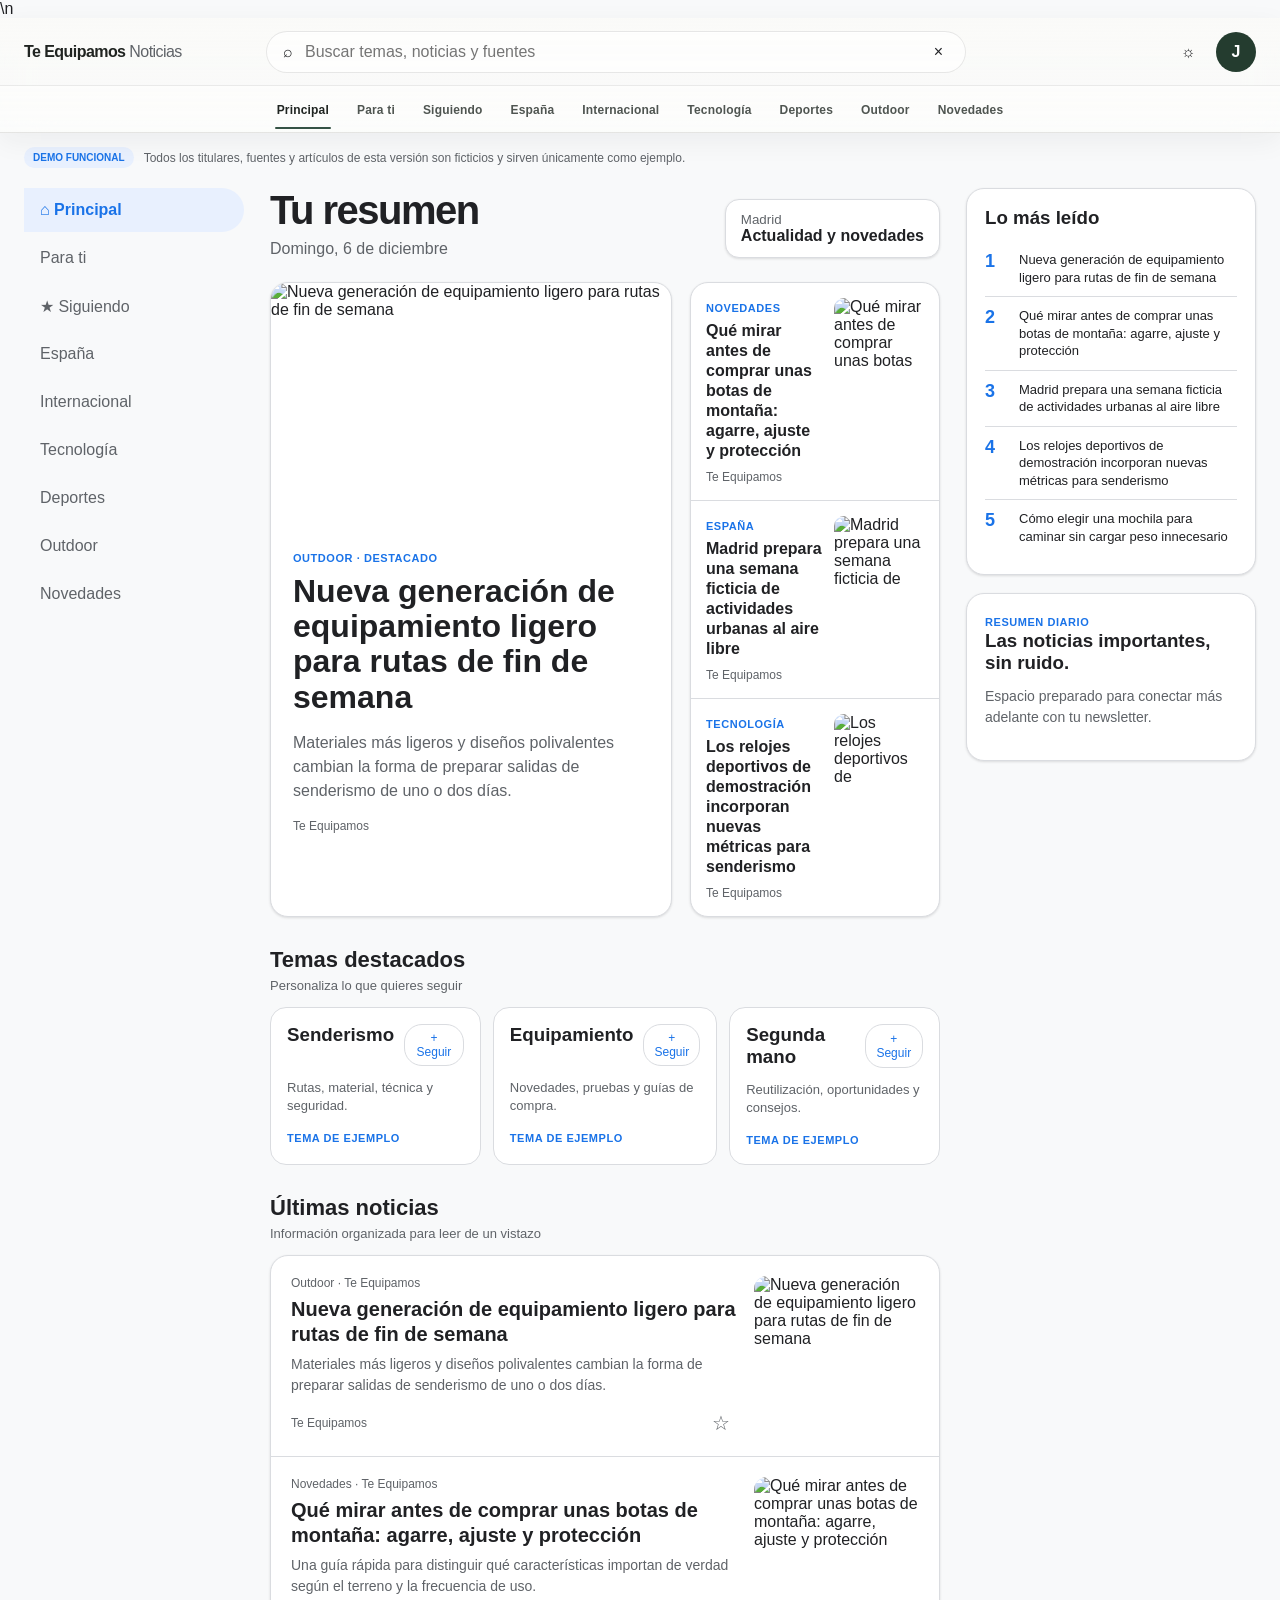
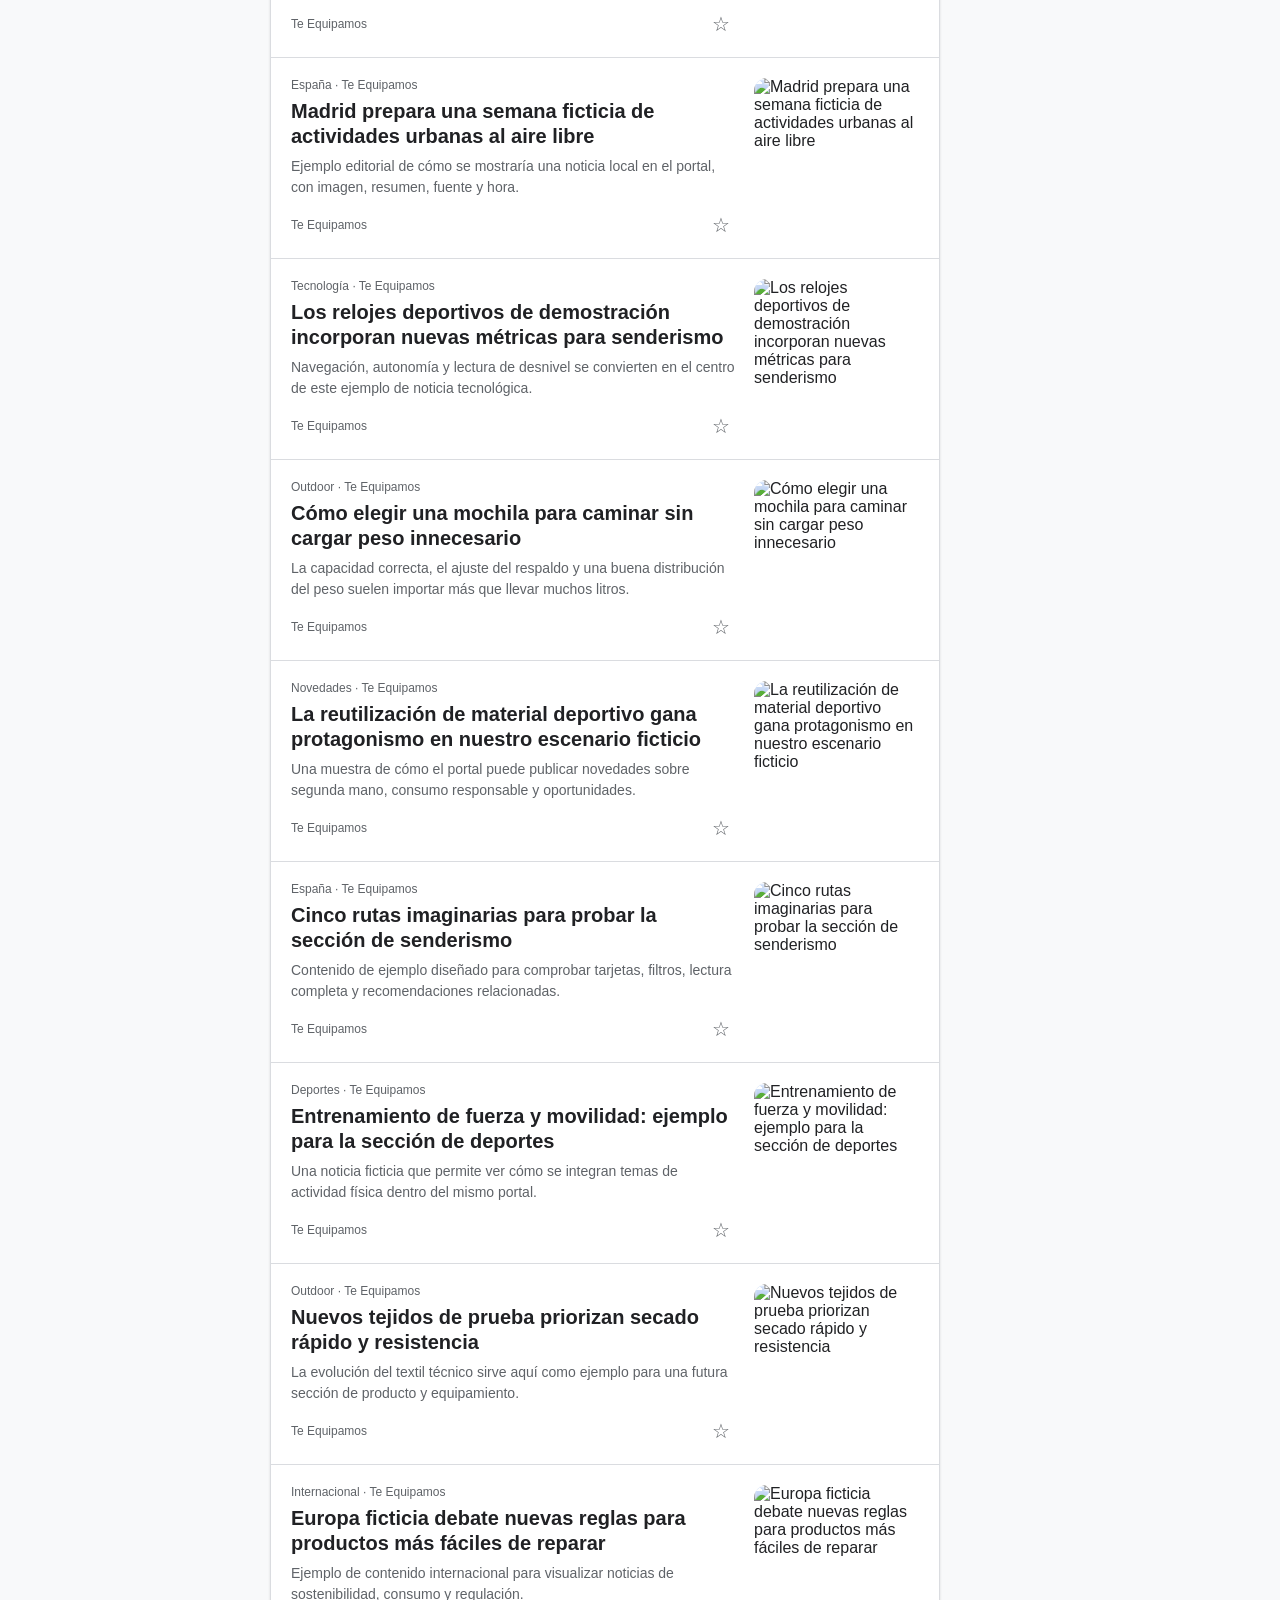
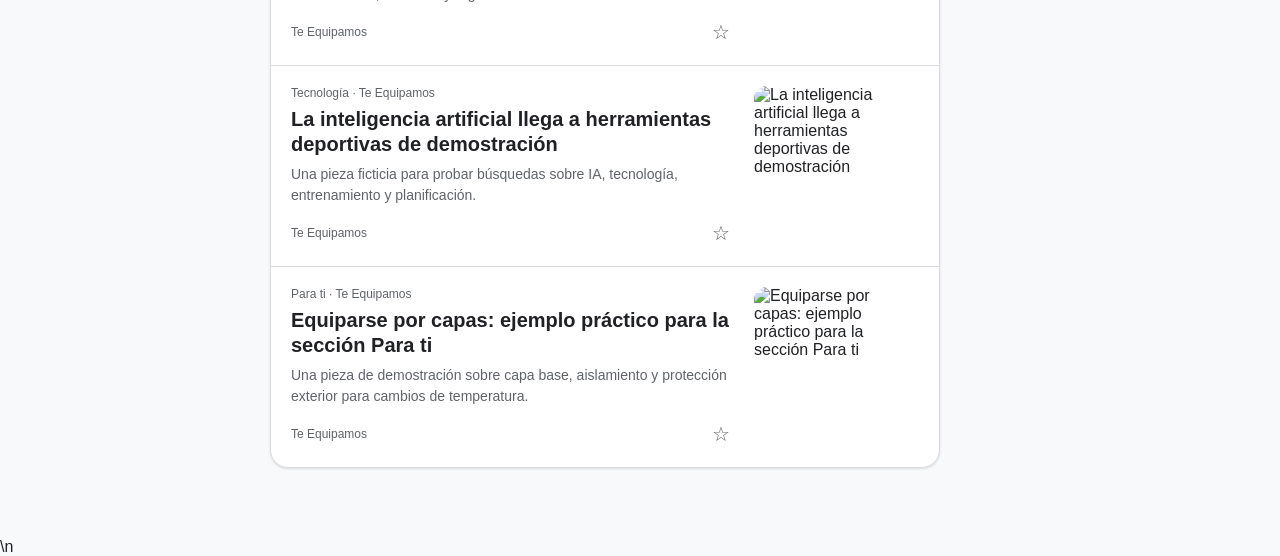
==== commit 408e0b39: "Activar slider premium en la portada" ====
--- a/gh-pages/news/index.html
+++ b/gh-pages/news/index.html
@@ -22,7 +22,7 @@
   .chip{font-size:11px;padding-top:13px;padding-bottom:11px}
 }
 </style>
-</head>
+<link rel="stylesheet" href="/te-equipamos/premium-home-slider.css" data-te-premium-slider-style>\n</head>
 <body>
 <header class="top"><div class="row"><button class="icon menuBtn" id="menuBtn">☰</button><a href="./" class="brand"><span class="mark">TE</span><span>Te Equipamos <small>Noticias</small></span></a><form class="search" id="searchForm"><span>⌕</span><input id="searchInput" placeholder="Buscar temas, noticias y fuentes"><button type="button" id="clearBtn">×</button></form><div class="actions"><button class="icon" id="themeBtn">☼</button><button class="icon avatar">J</button></div></div><nav class="cats" id="cats"></nav></header>
 <div class="demo"><b>DEMO FUNCIONAL</b><span>Todos los titulares, fuentes y artículos de esta versión son ficticios y sirven únicamente como ejemplo.</span></div>
@@ -70,5 +70,5 @@
 document.addEventListener('click',e=>{const a=e.target.closest('[data-article]');if(a){e.preventDefault();openArticle(a.dataset.article);return}const c=e.target.closest('[data-cat]');if(c){setCat(c.dataset.cat);return}const s=e.target.closest('[data-save]');if(s){const id=Number(s.dataset.save);state.saved.has(id)?state.saved.delete(id):state.saved.add(id);persist();renderFeed();toast(state.saved.has(id)?'Noticia guardada':'Noticia eliminada');return}const f=e.target.closest('[data-follow]');if(f){const t=f.dataset.follow;state.follow.has(t)?state.follow.delete(t):state.follow.add(t);persist();renderTopics();toast(state.follow.has(t)?`Ahora sigues ${t}`:`Dejaste de seguir ${t}`)}});
 $('#searchForm').addEventListener('submit',e=>e.preventDefault());$('#searchInput').addEventListener('input',e=>{state.q=e.target.value.trim();state.cat='Todas';renderNav();$('#hero').classList.toggle('hidden',!!state.q);$('#following').classList.add('hidden');$('#feedSection').classList.remove('hidden');$('#topicsSection').classList.remove('hidden');renderFeed()});$('#clearBtn').addEventListener('click',()=>{$('#searchInput').value='';state.q='';$('#hero').classList.remove('hidden');renderFeed()});$('#themeBtn').addEventListener('click',()=>{const d=document.documentElement.dataset.theme==='dark';document.documentElement.dataset.theme=d?'light':'dark';localStorage.setItem('teNewsTheme',d?'light':'dark')});$('#menuBtn').addEventListener('click',()=>{$('#side').classList.add('open');$('#backdrop').classList.add('show')});$('#backdrop').addEventListener('click',closeMenu);window.addEventListener('popstate',()=>{const id=new URLSearchParams(location.search).get('id');id?renderArticle(id):renderPortal()});const th=localStorage.getItem('teNewsTheme'),pref=matchMedia('(prefers-color-scheme:dark)').matches;if(th==='dark'||(!th&&pref))document.documentElement.dataset.theme='dark';const id=new URLSearchParams(location.search).get('id');id?renderArticle(id):renderPortal();
 </script>
-<script defer src="https://jorgesport.github.io/te-equipamos/universal-footer.js" data-te-universal-footer-loader></script></body>
+<script defer src="https://jorgesport.github.io/te-equipamos/universal-footer.js" data-te-universal-footer-loader></script><script defer src="/te-equipamos/premium-home-slider.js" data-te-premium-slider></script>\n</body>
 </html>
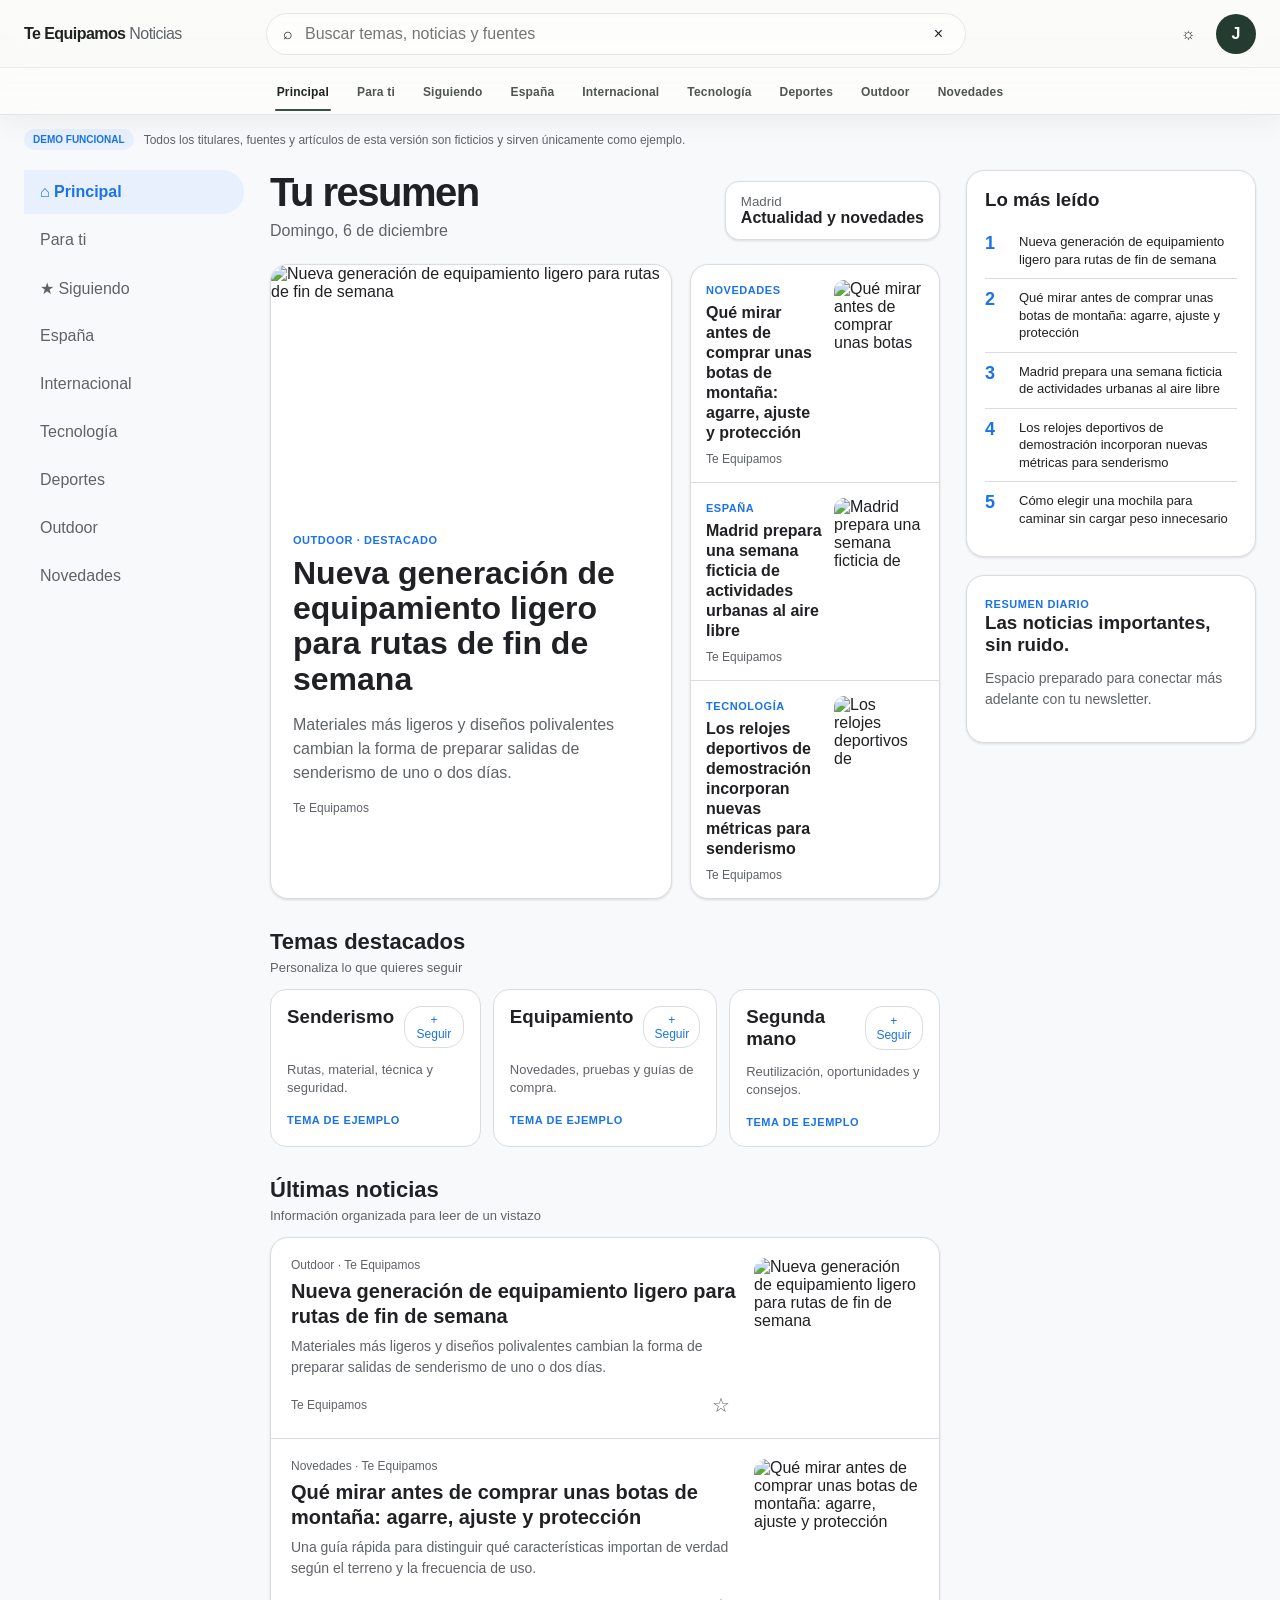
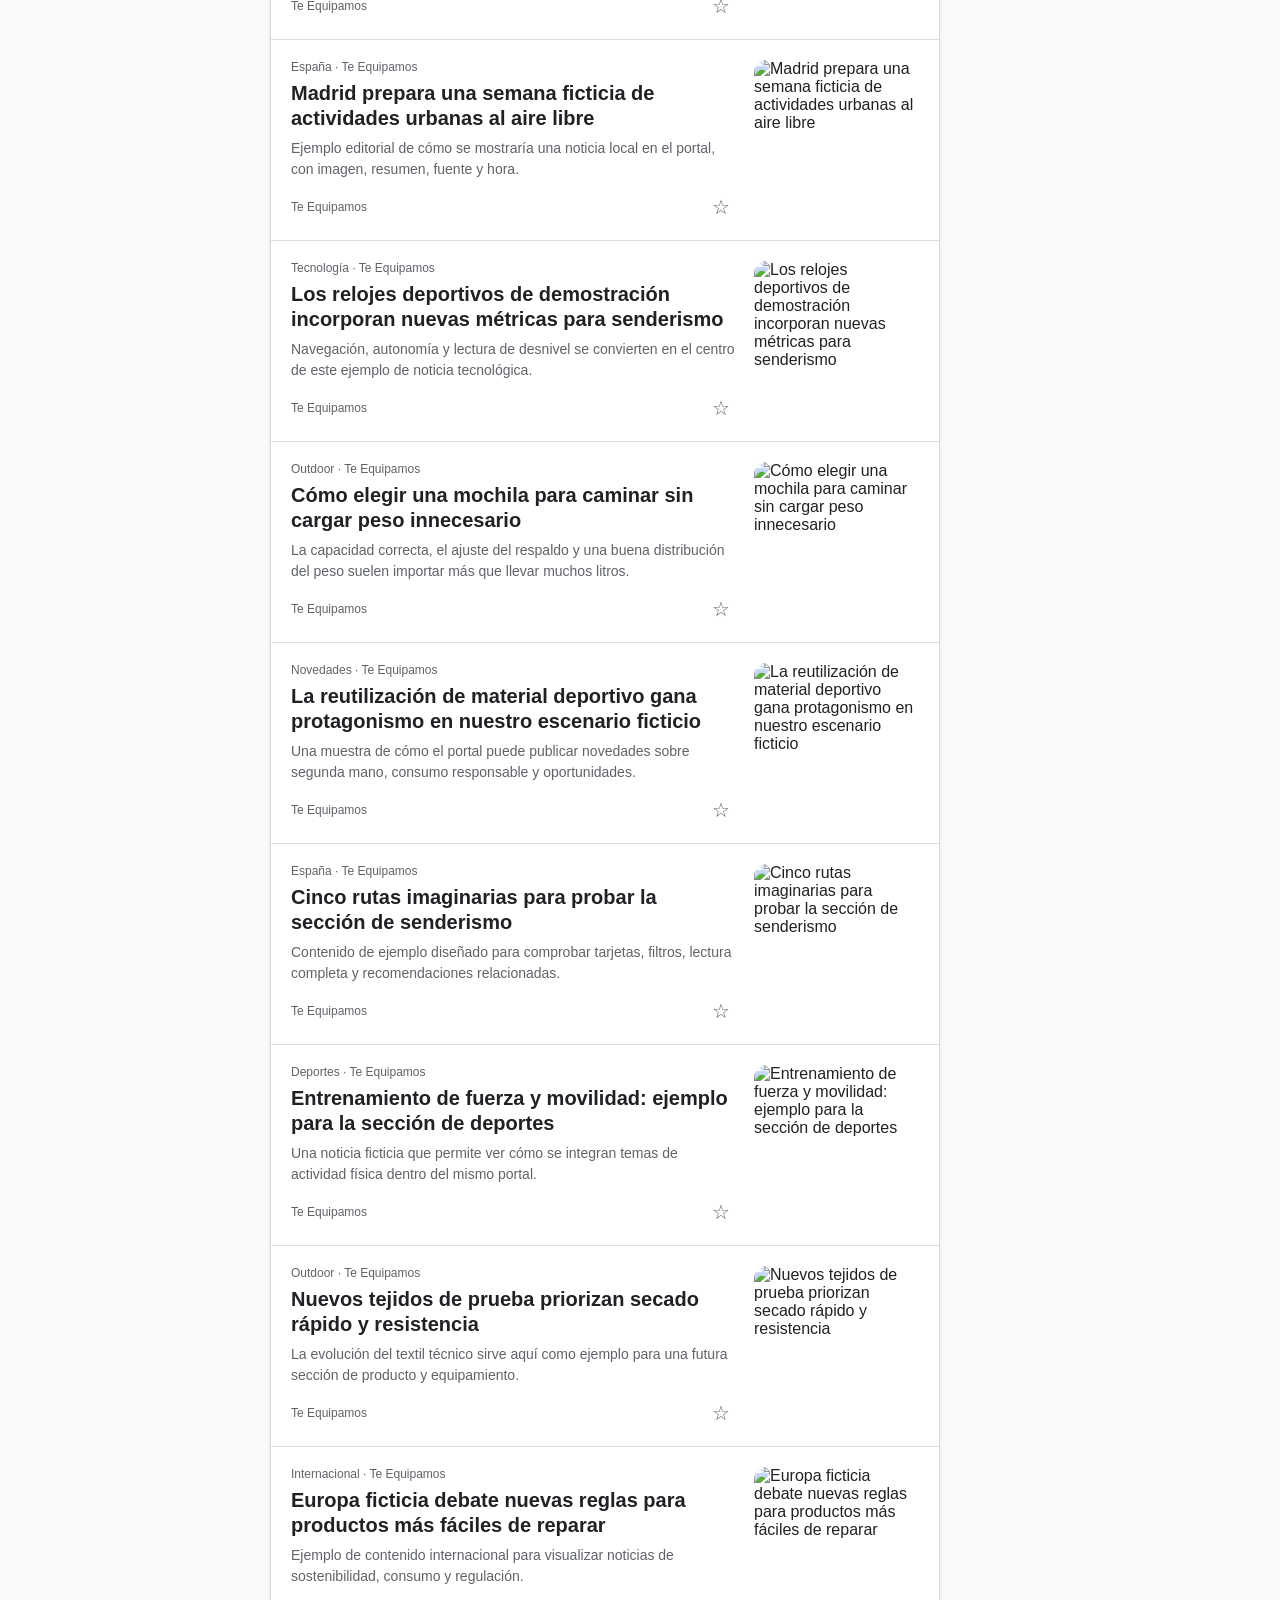
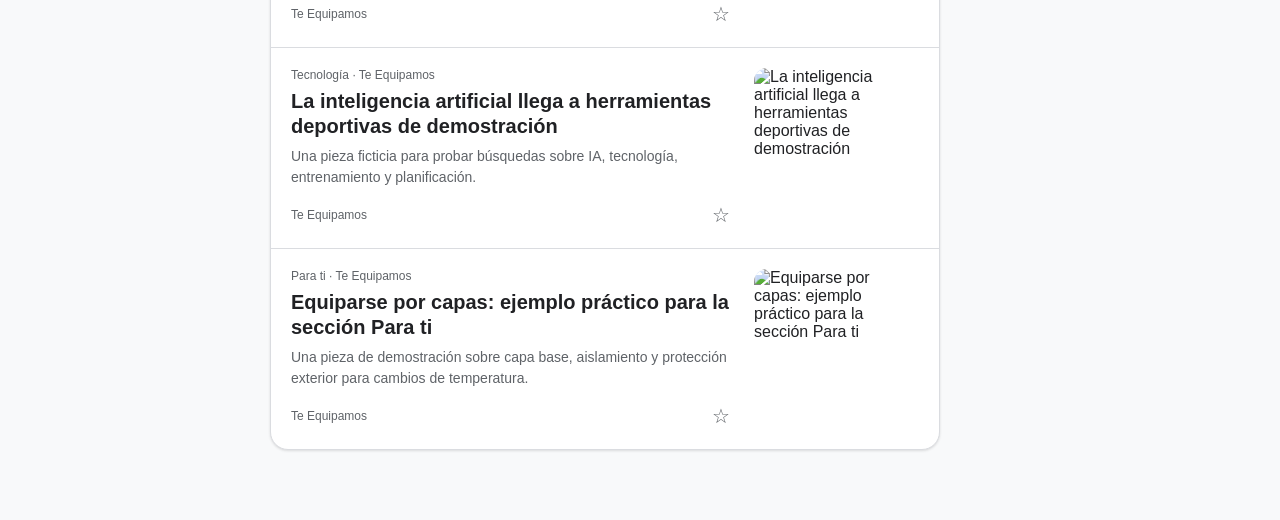
==== commit 54c0a41f: "Eliminar definitivamente texto residual del slider" ====
--- a/gh-pages/news/index.html
+++ b/gh-pages/news/index.html
@@ -22,7 +22,8 @@
   .chip{font-size:11px;padding-top:13px;padding-bottom:11px}
 }
 </style>
-<link rel="stylesheet" href="/te-equipamos/premium-home-slider.css" data-te-premium-slider-style>\n</head>
+<link rel="stylesheet" href="/te-equipamos/premium-home-slider.css" data-te-premium-slider-style>
+</head>
 <body>
 <header class="top"><div class="row"><button class="icon menuBtn" id="menuBtn">☰</button><a href="./" class="brand"><span class="mark">TE</span><span>Te Equipamos <small>Noticias</small></span></a><form class="search" id="searchForm"><span>⌕</span><input id="searchInput" placeholder="Buscar temas, noticias y fuentes"><button type="button" id="clearBtn">×</button></form><div class="actions"><button class="icon" id="themeBtn">☼</button><button class="icon avatar">J</button></div></div><nav class="cats" id="cats"></nav></header>
 <div class="demo"><b>DEMO FUNCIONAL</b><span>Todos los titulares, fuentes y artículos de esta versión son ficticios y sirven únicamente como ejemplo.</span></div>
@@ -70,5 +71,6 @@
 document.addEventListener('click',e=>{const a=e.target.closest('[data-article]');if(a){e.preventDefault();openArticle(a.dataset.article);return}const c=e.target.closest('[data-cat]');if(c){setCat(c.dataset.cat);return}const s=e.target.closest('[data-save]');if(s){const id=Number(s.dataset.save);state.saved.has(id)?state.saved.delete(id):state.saved.add(id);persist();renderFeed();toast(state.saved.has(id)?'Noticia guardada':'Noticia eliminada');return}const f=e.target.closest('[data-follow]');if(f){const t=f.dataset.follow;state.follow.has(t)?state.follow.delete(t):state.follow.add(t);persist();renderTopics();toast(state.follow.has(t)?`Ahora sigues ${t}`:`Dejaste de seguir ${t}`)}});
 $('#searchForm').addEventListener('submit',e=>e.preventDefault());$('#searchInput').addEventListener('input',e=>{state.q=e.target.value.trim();state.cat='Todas';renderNav();$('#hero').classList.toggle('hidden',!!state.q);$('#following').classList.add('hidden');$('#feedSection').classList.remove('hidden');$('#topicsSection').classList.remove('hidden');renderFeed()});$('#clearBtn').addEventListener('click',()=>{$('#searchInput').value='';state.q='';$('#hero').classList.remove('hidden');renderFeed()});$('#themeBtn').addEventListener('click',()=>{const d=document.documentElement.dataset.theme==='dark';document.documentElement.dataset.theme=d?'light':'dark';localStorage.setItem('teNewsTheme',d?'light':'dark')});$('#menuBtn').addEventListener('click',()=>{$('#side').classList.add('open');$('#backdrop').classList.add('show')});$('#backdrop').addEventListener('click',closeMenu);window.addEventListener('popstate',()=>{const id=new URLSearchParams(location.search).get('id');id?renderArticle(id):renderPortal()});const th=localStorage.getItem('teNewsTheme'),pref=matchMedia('(prefers-color-scheme:dark)').matches;if(th==='dark'||(!th&&pref))document.documentElement.dataset.theme='dark';const id=new URLSearchParams(location.search).get('id');id?renderArticle(id):renderPortal();
 </script>
-<script defer src="https://jorgesport.github.io/te-equipamos/universal-footer.js" data-te-universal-footer-loader></script><script defer src="/te-equipamos/premium-home-slider.js" data-te-premium-slider></script>\n</body>
+<script defer src="https://jorgesport.github.io/te-equipamos/universal-footer.js" data-te-universal-footer-loader></script><script defer src="/te-equipamos/premium-home-slider.js" data-te-premium-slider></script>
+</body>
 </html>
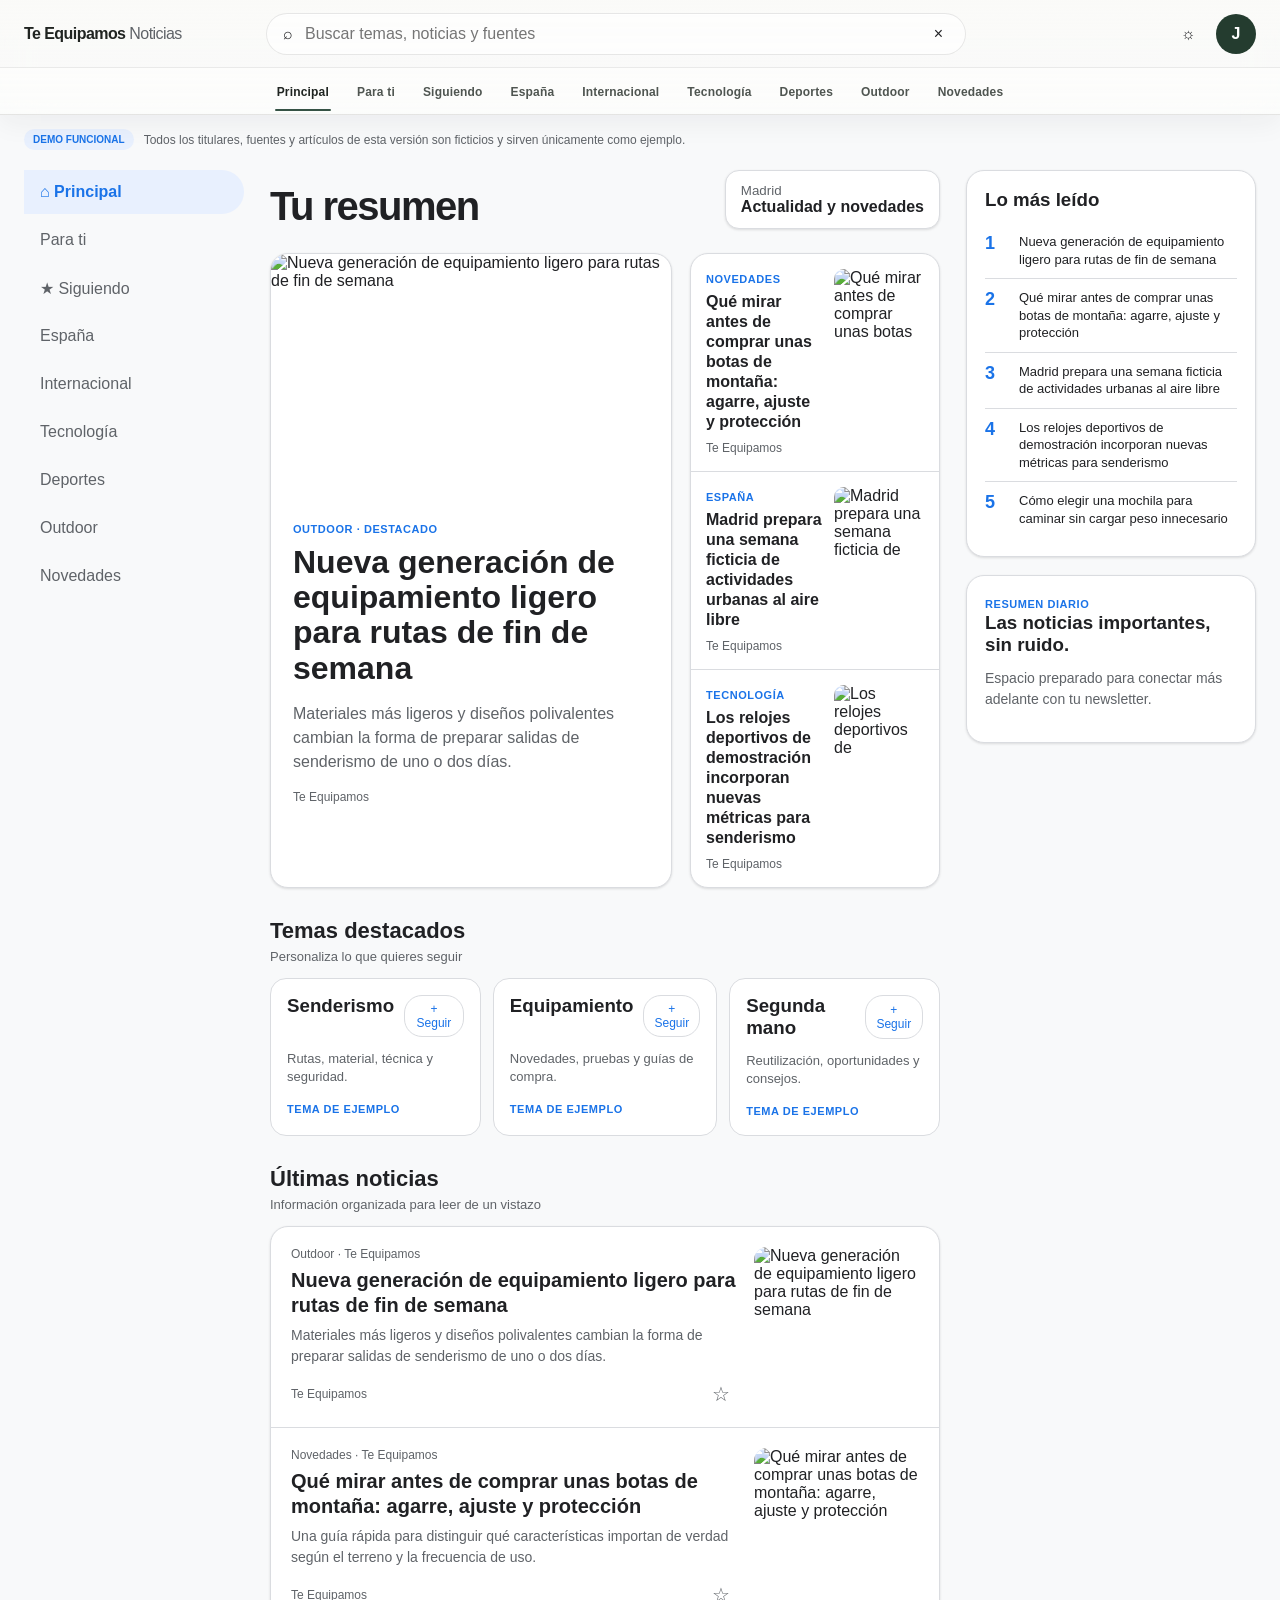
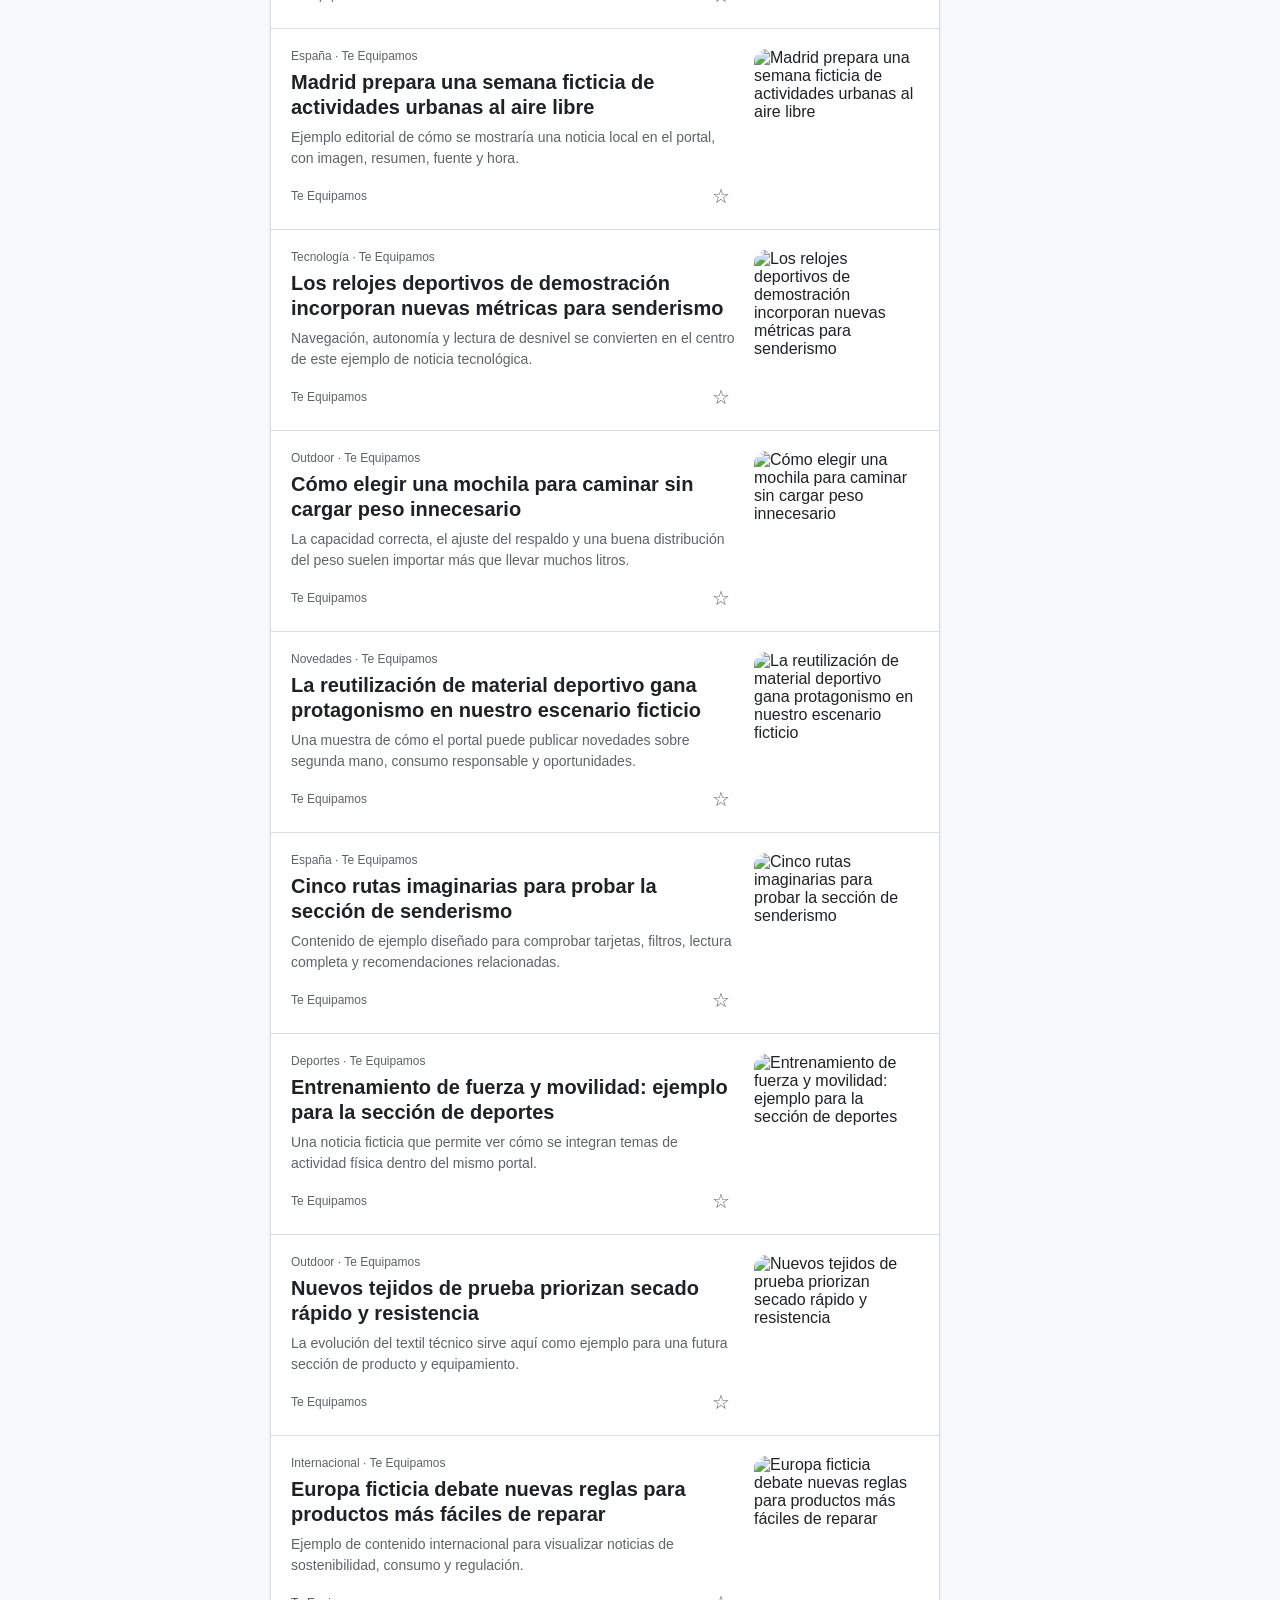
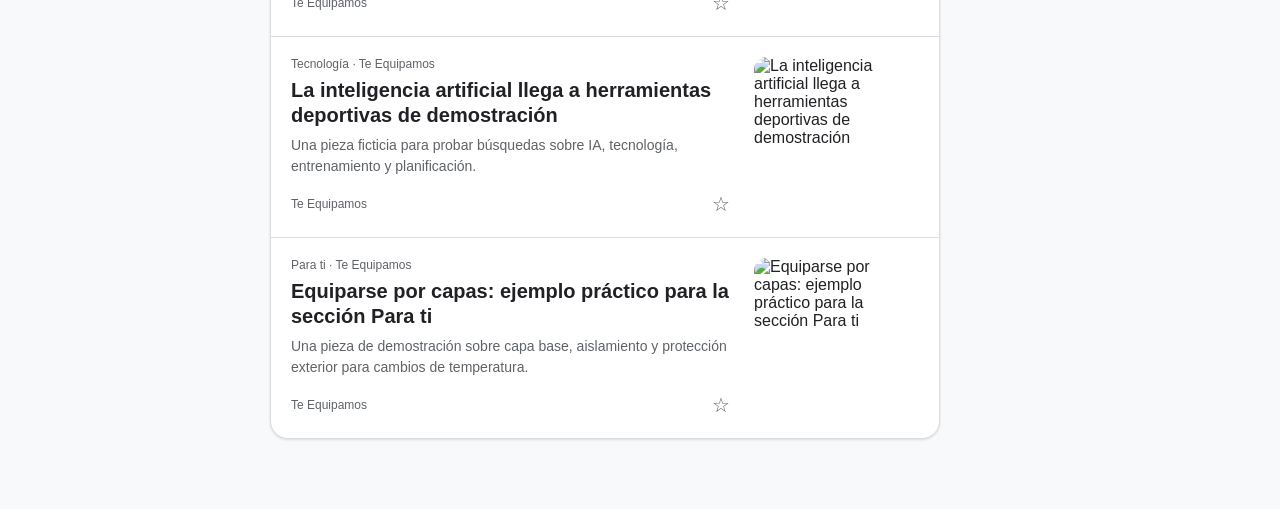
==== commit f85244ba: "Retirar slider, ocultar fecha y corregir footer responsive" ====
--- a/gh-pages/news/index.html
+++ b/gh-pages/news/index.html
@@ -21,13 +21,12 @@
   .cats{height:44px;gap:17px;padding:0 12px}
   .chip{font-size:11px;padding-top:13px;padding-bottom:11px}
 }
-</style>
-<link rel="stylesheet" href="/te-equipamos/premium-home-slider.css" data-te-premium-slider-style>
+#today{display:none!important}</style>
 </head>
 <body>
 <header class="top"><div class="row"><button class="icon menuBtn" id="menuBtn">☰</button><a href="./" class="brand"><span class="mark">TE</span><span>Te Equipamos <small>Noticias</small></span></a><form class="search" id="searchForm"><span>⌕</span><input id="searchInput" placeholder="Buscar temas, noticias y fuentes"><button type="button" id="clearBtn">×</button></form><div class="actions"><button class="icon" id="themeBtn">☼</button><button class="icon avatar">J</button></div></div><nav class="cats" id="cats"></nav></header>
 <div class="demo"><b>DEMO FUNCIONAL</b><span>Todos los titulares, fuentes y artículos de esta versión son ficticios y sirven únicamente como ejemplo.</span></div>
-<div id="portal"><div class="shell"><aside class="side" id="side"><nav class="nav" id="nav"></nav></aside><div class="backdrop" id="backdrop"></div><main class="main"><section class="welcome"><div><h1>Tu resumen</h1><p id="today"></p></div><div class="place"><small>Madrid</small><strong>Actualidad y novedades</strong></div></section><section class="hero" id="hero"></section><section class="section" id="topicsSection"><div class="head"><div><h2>Temas destacados</h2><p>Personaliza lo que quieres seguir</p></div></div><div class="topics" id="topics"></div></section><section class="section" id="feedSection"><div class="head"><div><h2 id="feedTitle">Últimas noticias</h2><p id="feedSub">Información organizada para leer de un vistazo</p></div></div><div class="feed" id="feed"></div><div class="empty hidden" id="empty"><h3>No encontramos noticias</h3><p>Prueba otra búsqueda o categoría.</p></div></section><section class="section hidden" id="following"><div class="head"><div><h2>Siguiendo</h2><p>Tus temas y noticias guardadas</p></div></div><div class="followed" id="followed"></div><div class="saved" id="saved"></div></section></main><aside class="rail"><section class="railCard"><h3>Lo más leído</h3><ol class="trend" id="trend"></ol></section><section class="railCard"><span class="kicker">Resumen diario</span><h3>Las noticias importantes, sin ruido.</h3><p class="summary">Espacio preparado para conectar más adelante con tu newsletter.</p></section></aside></div></div>
+<div id="portal"><div class="shell"><aside class="side" id="side"><nav class="nav" id="nav"></nav></aside><div class="backdrop" id="backdrop"></div><main class="main"><section class="welcome"><div><h1>Tu resumen</h1><p id="today" hidden aria-hidden="true"></p></div><div class="place"><small>Madrid</small><strong>Actualidad y novedades</strong></div></section><section class="hero" id="hero"></section><section class="section" id="topicsSection"><div class="head"><div><h2>Temas destacados</h2><p>Personaliza lo que quieres seguir</p></div></div><div class="topics" id="topics"></div></section><section class="section" id="feedSection"><div class="head"><div><h2 id="feedTitle">Últimas noticias</h2><p id="feedSub">Información organizada para leer de un vistazo</p></div></div><div class="feed" id="feed"></div><div class="empty hidden" id="empty"><h3>No encontramos noticias</h3><p>Prueba otra búsqueda o categoría.</p></div></section><section class="section hidden" id="following"><div class="head"><div><h2>Siguiendo</h2><p>Tus temas y noticias guardadas</p></div></div><div class="followed" id="followed"></div><div class="saved" id="saved"></div></section></main><aside class="rail"><section class="railCard"><h3>Lo más leído</h3><ol class="trend" id="trend"></ol></section><section class="railCard"><span class="kicker">Resumen diario</span><h3>Las noticias importantes, sin ruido.</h3><p class="summary">Espacio preparado para conectar más adelante con tu newsletter.</p></section></aside></div></div>
 <div id="articleView" class="hidden"><main class="articleWrap"><a class="back" href="./">← Volver a noticias</a><div class="articleGrid"><article class="article" id="article"></article><aside class="related"><h3>También te puede interesar</h3><div id="related"></div></aside></div></main></div><div class="toast" id="toast"></div>
 <script>
 const NEWS=[
@@ -71,6 +70,6 @@
 document.addEventListener('click',e=>{const a=e.target.closest('[data-article]');if(a){e.preventDefault();openArticle(a.dataset.article);return}const c=e.target.closest('[data-cat]');if(c){setCat(c.dataset.cat);return}const s=e.target.closest('[data-save]');if(s){const id=Number(s.dataset.save);state.saved.has(id)?state.saved.delete(id):state.saved.add(id);persist();renderFeed();toast(state.saved.has(id)?'Noticia guardada':'Noticia eliminada');return}const f=e.target.closest('[data-follow]');if(f){const t=f.dataset.follow;state.follow.has(t)?state.follow.delete(t):state.follow.add(t);persist();renderTopics();toast(state.follow.has(t)?`Ahora sigues ${t}`:`Dejaste de seguir ${t}`)}});
 $('#searchForm').addEventListener('submit',e=>e.preventDefault());$('#searchInput').addEventListener('input',e=>{state.q=e.target.value.trim();state.cat='Todas';renderNav();$('#hero').classList.toggle('hidden',!!state.q);$('#following').classList.add('hidden');$('#feedSection').classList.remove('hidden');$('#topicsSection').classList.remove('hidden');renderFeed()});$('#clearBtn').addEventListener('click',()=>{$('#searchInput').value='';state.q='';$('#hero').classList.remove('hidden');renderFeed()});$('#themeBtn').addEventListener('click',()=>{const d=document.documentElement.dataset.theme==='dark';document.documentElement.dataset.theme=d?'light':'dark';localStorage.setItem('teNewsTheme',d?'light':'dark')});$('#menuBtn').addEventListener('click',()=>{$('#side').classList.add('open');$('#backdrop').classList.add('show')});$('#backdrop').addEventListener('click',closeMenu);window.addEventListener('popstate',()=>{const id=new URLSearchParams(location.search).get('id');id?renderArticle(id):renderPortal()});const th=localStorage.getItem('teNewsTheme'),pref=matchMedia('(prefers-color-scheme:dark)').matches;if(th==='dark'||(!th&&pref))document.documentElement.dataset.theme='dark';const id=new URLSearchParams(location.search).get('id');id?renderArticle(id):renderPortal();
 </script>
-<script defer src="https://jorgesport.github.io/te-equipamos/universal-footer.js" data-te-universal-footer-loader></script><script defer src="/te-equipamos/premium-home-slider.js" data-te-premium-slider></script>
+<script defer src="https://jorgesport.github.io/te-equipamos/universal-footer.js" data-te-universal-footer-loader></script>
 </body>
 </html>
